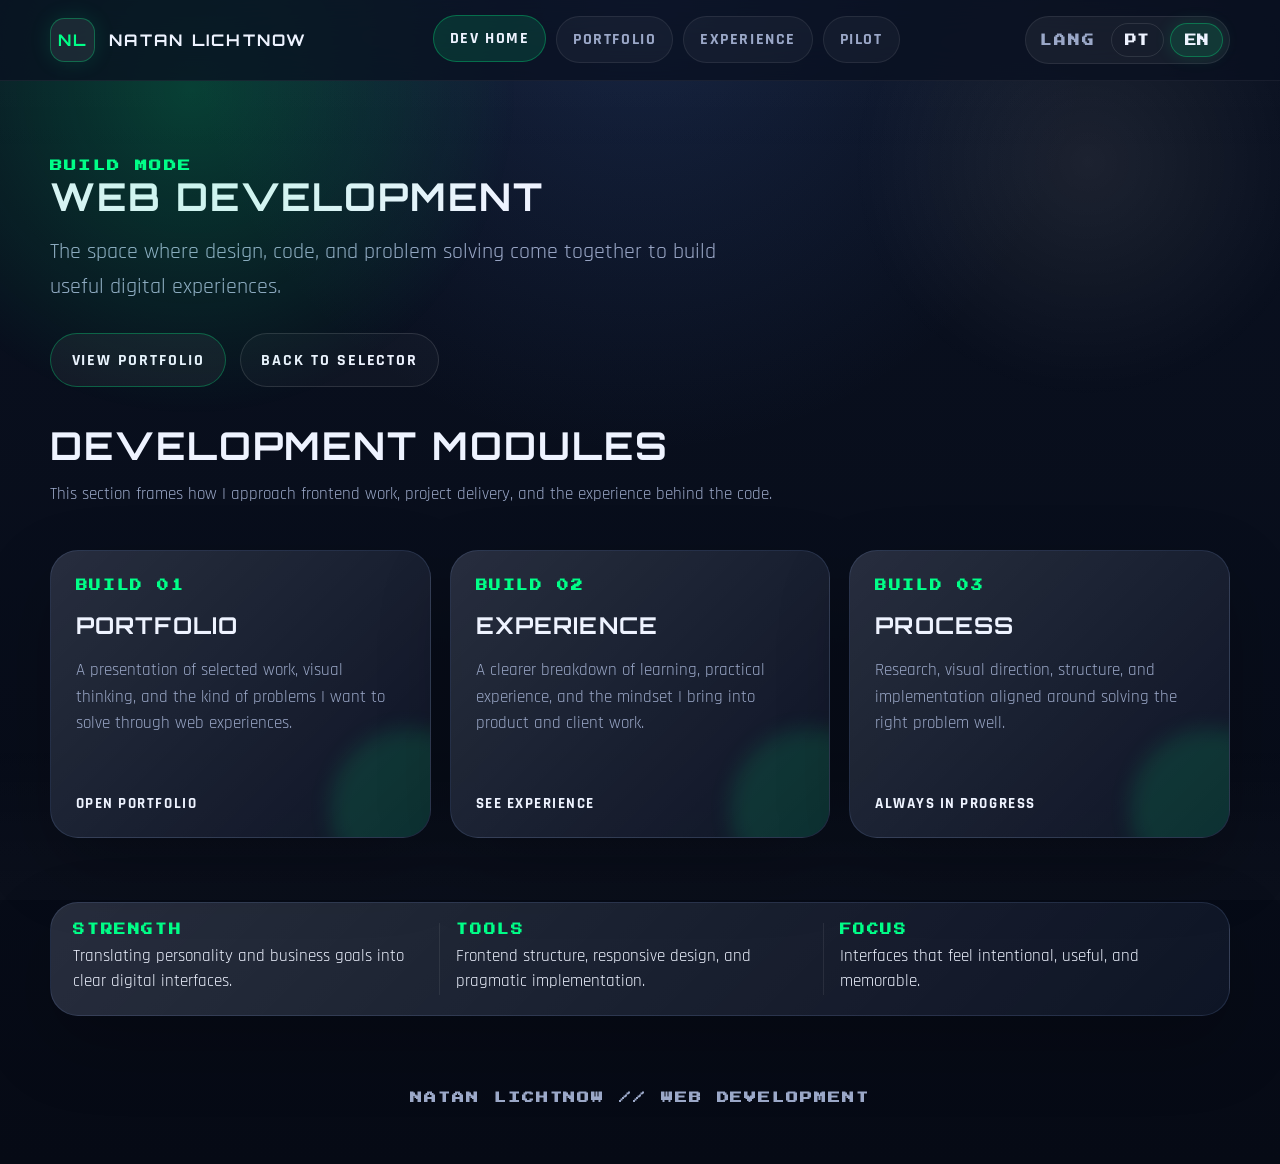
==== dev/index.html @ 4eefe73d "Initial commit" ====
<!DOCTYPE html>
<html lang="en">
<head>
  <meta charset="UTF-8" />
  <meta name="viewport" content="width=device-width, initial-scale=1.0" />
  <title>Web Development | Natan Lichtnow</title>
  <link rel="preconnect" href="https://fonts.googleapis.com" />
  <link rel="preconnect" href="https://fonts.gstatic.com" crossorigin />
  <link href="https://fonts.googleapis.com/css2?family=Press+Start+2P&family=Orbitron:wght@400;700;900&family=Rajdhani:wght@300;400;600;700&display=swap" rel="stylesheet" />
  <link rel="stylesheet" href="../css/internal.css" />
</head>
<body>
  <div class="c-page c-page--dev">
    <header class="c-topbar">
      <div class="c-shell c-topbar__inner">
        <a class="c-topbar__brand" href="../index.html">
          <span class="c-topbar__brand-mark">NL</span>
          <span data-i18n="brand">Natan Lichtnow</span>
        </a>
        <nav class="c-topbar__nav" aria-label="Section navigation">
          <a class="c-topbar__link c-topbar__link--is-active" href="index.html" data-i18n="navSectionHome">Dev Home</a>
          <a class="c-topbar__link" href="portfolio.html" data-i18n="navPortfolio">Portfolio</a>
          <a class="c-topbar__link" href="experience.html" data-i18n="navExperience">Experience</a>
          <a class="c-topbar__link" href="../paraglider/index.html" data-i18n="navPilot">Pilot</a>

        </nav>
        <div class="c-language-switcher" aria-label="Language selector">
          <span class="c-language-switcher__label" data-i18n="languageLabel">LANG</span>
          <button class="c-language-switcher__option" type="button" data-lang="pt-BR">PT</button>
          <button class="c-language-switcher__option" type="button" data-lang="en">EN</button>
        </div>
      </div>
    </header>

    <main class="c-shell">
      <section class="c-hero">
        <span class="c-hero__eyebrow" data-i18n="eyebrow">Build mode</span>
        <h1 class="c-hero__title" data-i18n="heroTitle">Web Development</h1>
        <p class="c-hero__lead" data-i18n="heroLead">The space where design, code, and problem solving come together to build useful digital experiences.</p>
        <div class="c-hero__actions">
          <a class="c-button" href="portfolio.html" data-i18n="primaryAction">View portfolio</a>
          <a class="c-button c-button--ghost" href="../index.html" data-i18n="secondaryAction">Back to selector</a>
        </div>
      </section>

      <section class="c-section">
        <div class="c-section__head">
          <div>
            <h2 class="c-section__title" data-i18n="modulesTitle">Development modules</h2>
            <p class="c-section__text" data-i18n="modulesText">This section frames how I approach frontend work, project delivery, and the experience behind the code.</p>
          </div>
        </div>

        <div class="c-card-grid">
          <a class="c-nav-card" href="portfolio.html">
            <div>
              <span class="c-nav-card__meta" data-i18n="portfolioMeta">Build 01</span>
              <h3 class="c-nav-card__title" data-i18n="portfolioTitle">Portfolio</h3>
              <p class="c-nav-card__text" data-i18n="portfolioText">A presentation of selected work, visual thinking, and the kind of problems I want to solve through web experiences.</p>
            </div>
            <span class="c-nav-card__cta" data-i18n="portfolioCta">Open portfolio</span>
          </a>

          <a class="c-nav-card" href="experience.html">
            <div>
              <span class="c-nav-card__meta" data-i18n="experienceMeta">Build 02</span>
              <h3 class="c-nav-card__title" data-i18n="experienceTitle">Experience</h3>
              <p class="c-nav-card__text" data-i18n="experienceText">A clearer breakdown of learning, practical experience, and the mindset I bring into product and client work.</p>
            </div>
            <span class="c-nav-card__cta" data-i18n="experienceCta">See experience</span>
          </a>

          <div class="c-nav-card">
            <div>
              <span class="c-nav-card__meta" data-i18n="processMeta">Build 03</span>
              <h3 class="c-nav-card__title" data-i18n="processTitle">Process</h3>
              <p class="c-nav-card__text" data-i18n="processText">Research, visual direction, structure, and implementation aligned around solving the right problem well.</p>
            </div>
            <span class="c-nav-card__cta" data-i18n="processCta">Always in progress</span>
          </div>
        </div>
      </section>

      <section class="c-section">
        <div class="c-info-strip">
          <div class="c-info-strip__item">
            <span class="c-info-strip__label" data-i18n="stripLabelOne">Strength</span>
            <span class="c-info-strip__value" data-i18n="stripValueOne">Translating personality and business goals into clear digital interfaces.</span>
          </div>
          <div class="c-info-strip__item">
            <span class="c-info-strip__label" data-i18n="stripLabelTwo">Tools</span>
            <span class="c-info-strip__value" data-i18n="stripValueTwo">Frontend structure, responsive design, and pragmatic implementation.</span>
          </div>
          <div class="c-info-strip__item">
            <span class="c-info-strip__label" data-i18n="stripLabelThree">Focus</span>
            <span class="c-info-strip__value" data-i18n="stripValueThree">Interfaces that feel intentional, useful, and memorable.</span>
          </div>
        </div>
      </section>
    </main>

    <footer class="c-page-footer c-shell">
      <p class="c-page-footer__text" data-i18n="footer">NATAN LICHTNOW // WEB DEVELOPMENT</p>
    </footer>
  </div>

  <script>
    window.NATAN_PAGE_TRANSLATIONS = {
      'pt-BR': {
        pageTitle: 'Desenvolvimento Web | Natan Lichtnow',
        brand: 'Natan Lichtnow',
        languageLabel: 'IDIOMA',
        navSectionHome: 'Inicio dev',
        navPortfolio: 'Portfolio',
        navExperience: 'Experiencia',
        navPilot: 'Piloto',
        navMusic: 'Musica',
        eyebrow: 'Modo construcao',
        heroTitle: 'Desenvolvimento Web',
        heroLead: 'O espaco em que design, codigo e resolucao de problemas se encontram para construir experiencias digitais uteis.',
        primaryAction: 'Ver portfolio',
        secondaryAction: 'Voltar ao seletor',
        modulesTitle: 'Modulos de desenvolvimento',
        modulesText: 'Esta secao organiza como eu abordo frontend, entrega de projetos e a experiencia por tras do codigo.',
        portfolioMeta: 'Build 01',
        portfolioTitle: 'Portfolio',
        portfolioText: 'Uma apresentacao de trabalhos selecionados, pensamento visual e dos tipos de problema que quero resolver na web.',
        portfolioCta: 'Abrir portfolio',
        experienceMeta: 'Build 02',
        experienceTitle: 'Experiencia',
        experienceText: 'Uma visao mais clara de aprendizado, experiencia pratica e da mentalidade que levo para produtos e clientes.',
        experienceCta: 'Ver experiencia',
        processMeta: 'Build 03',
        processTitle: 'Processo',
        processText: 'Pesquisa, direcao visual, estrutura e implementacao alinhadas para resolver bem o problema certo.',
        processCta: 'Sempre em progresso',
        stripLabelOne: 'Forca',
        stripValueOne: 'Traduzir personalidade e objetivos de negocio em interfaces digitais claras.',
        stripLabelTwo: 'Ferramentas',
        stripValueTwo: 'Estrutura frontend, design responsivo e implementacao pragmatica.',
        stripLabelThree: 'Foco',
        stripValueThree: 'Interfaces com intencao, utilidade e memoria.',
        footer: 'NATAN LICHTNOW // DESENVOLVIMENTO WEB'
      },
      en: {
        pageTitle: 'Web Development | Natan Lichtnow',
        brand: 'Natan Lichtnow',
        languageLabel: 'LANG',
        navSectionHome: 'Dev Home',
        navPortfolio: 'Portfolio',
        navExperience: 'Experience',
        navPilot: 'Pilot',
        navMusic: 'Music',
        eyebrow: 'Build mode',
        heroTitle: 'Web Development',
        heroLead: 'The space where design, code, and problem solving come together to build useful digital experiences.',
        primaryAction: 'View portfolio',
        secondaryAction: 'Back to selector',
        modulesTitle: 'Development modules',
        modulesText: 'This section frames how I approach frontend work, project delivery, and the experience behind the code.',
        portfolioMeta: 'Build 01',
        portfolioTitle: 'Portfolio',
        portfolioText: 'A presentation of selected work, visual thinking, and the kind of problems I want to solve through web experiences.',
        portfolioCta: 'Open portfolio',
        experienceMeta: 'Build 02',
        experienceTitle: 'Experience',
        experienceText: 'A clearer breakdown of learning, practical experience, and the mindset I bring into product and client work.',
        experienceCta: 'See experience',
        processMeta: 'Build 03',
        processTitle: 'Process',
        processText: 'Research, visual direction, structure, and implementation aligned around solving the right problem well.',
        processCta: 'Always in progress',
        stripLabelOne: 'Strength',
        stripValueOne: 'Translating personality and business goals into clear digital interfaces.',
        stripLabelTwo: 'Tools',
        stripValueTwo: 'Frontend structure, responsive design, and pragmatic implementation.',
        stripLabelThree: 'Focus',
        stripValueThree: 'Interfaces that feel intentional, useful, and memorable.',
        footer: 'NATAN LICHTNOW // WEB DEVELOPMENT'
      }
    };
  </script>
  <script src="../js/internal-pages.js"></script>
</body>
</html>
---- css/internal.css ----
/* ========================================================================== */
/* NATAN LICHTNOW - INTERNAL PAGES                                             */
/* Distinct atmospheres for paraglider, music, and development branches        */
/* ========================================================================== */

:root {
  --page-bg: #09101f;
  --page-surface: rgba(11, 18, 38, 0.78);
  --page-surface-strong: rgba(9, 16, 32, 0.94);
  --page-surface-soft: rgba(255, 255, 255, 0.05);
  --page-border: rgba(149, 183, 255, 0.14);
  --page-text: #eef3ff;
  --page-text-muted: #9ba8c8;
  --page-shadow: 0 28px 72px rgba(0, 0, 0, 0.22);
  --page-radius: 28px;
  --page-radius-large: 36px;
  --page-accent: #49b8ff;
  --page-accent-soft: rgba(73, 184, 255, 0.16);
  --page-accent-strong: rgba(73, 184, 255, 0.34);
  --page-accent-glow: rgba(73, 184, 255, 0.28);
  --page-hero-overlay: linear-gradient(135deg, rgba(255, 255, 255, 0.12), rgba(255, 255, 255, 0.02));
  --page-body-font: 'Rajdhani', sans-serif;
  --page-heading-font: 'Orbitron', sans-serif;
  --page-label-font: 'Press Start 2P', monospace;
  --page-pattern: radial-gradient(circle at top, rgba(70, 110, 190, 0.2), transparent 34%), linear-gradient(180deg, #0a1121 0%, #060a15 100%);
}

*,
*::before,
*::after {
  box-sizing: border-box;
}

html {
  scroll-behavior: smooth;
}

body {
  margin: 0;
  min-height: 100vh;
  color: var(--page-text);
  font-family: var(--page-body-font);
  background: var(--page-pattern);
}

a {
  color: inherit;
  text-decoration: none;
}

img {
  display: block;
  max-width: 100%;
}

iframe {
  display: block;
  width: 100%;
  border: 0;
}

button {
  font: inherit;
}

.c-page {
  position: relative;
  min-height: 100vh;
  overflow: hidden;
}

.c-page::before,
.c-page::after {
  content: '';
  position: fixed;
  inset: 0;
  pointer-events: none;
}

.c-page::before {
  background: linear-gradient(180deg, rgba(255, 255, 255, 0.03), transparent 18%, transparent 82%, rgba(255, 255, 255, 0.04));
  opacity: 0.55;
}

.c-page::after {
  background: radial-gradient(circle at 15% 10%, var(--page-accent-glow), transparent 24%), radial-gradient(circle at 85% 18%, rgba(255, 255, 255, 0.08), transparent 18%);
}

.c-page--pilot {
  --page-surface: rgba(245, 249, 246, 0.72);
  --page-surface-strong: rgba(246, 250, 247, 0.9);
  --page-surface-soft: rgba(255, 255, 255, 0.48);
  --page-border: rgba(56, 104, 84, 0.16);
  --page-text: #183227;
  --page-text-muted: #496759;
  --page-shadow: 0 28px 70px rgba(35, 62, 50, 0.14);
  --page-accent: #2f8a6d;
  --page-accent-soft: rgba(47, 138, 109, 0.14);
  --page-accent-strong: rgba(47, 138, 109, 0.3);
  --page-accent-glow: rgba(165, 216, 193, 0.42);
  --page-heading-font: 'Rajdhani', sans-serif;
  --page-label-font: 'Rajdhani', sans-serif;
  --page-pattern: radial-gradient(circle at top, rgba(133, 202, 174, 0.35), transparent 28%), radial-gradient(circle at bottom right, rgba(224, 237, 221, 0.95), transparent 28%), linear-gradient(180deg, #d5ebe1 0%, #f4f6f0 42%, #e9efe7 100%);
}

.c-page--pilot::before {
  background: linear-gradient(180deg, rgba(255, 255, 255, 0.34), transparent 24%, transparent 78%, rgba(65, 121, 97, 0.08));
}

.c-page--pilot::after {
  background: radial-gradient(circle at 12% 14%, rgba(132, 205, 181, 0.36), transparent 22%), radial-gradient(circle at 88% 20%, rgba(255, 220, 175, 0.26), transparent 18%), linear-gradient(180deg, transparent 65%, rgba(101, 156, 125, 0.12));
}

.c-page--journey {
  --page-text: #d8eedd;
  --page-text-muted: #6a9878;
  --page-surface: rgba(12, 30, 18, 0.72);
  --page-surface-strong: rgba(8, 22, 12, 0.94);
  --page-border: rgba(70, 180, 110, 0.14);
  --page-shadow: 0 24px 60px rgba(0, 0, 0, 0.6);
  --page-accent: #42c874;
  --page-accent-soft: rgba(66, 200, 116, 0.12);
  --page-accent-strong: rgba(66, 200, 116, 0.32);
  --page-accent-glow: rgba(66, 200, 116, 0.2);
  --page-hero-overlay: linear-gradient(135deg, rgba(20, 60, 30, 0.15), rgba(10, 30, 50, 0.08));
  --page-heading-font: 'Rajdhani', sans-serif;
  --page-label-font: 'Orbitron', monospace;
  --page-pattern:
    radial-gradient(ellipse at 20% 18%, rgba(12, 65, 45, 0.42), transparent 38%),
    radial-gradient(ellipse at 78% 16%, rgba(8, 45, 90, 0.46), transparent 34%),
    linear-gradient(180deg, #060f0a 0%, #09161e 50%, #060e0a 100%);
}

.c-page--journey::before {
  background: linear-gradient(180deg, rgba(255, 255, 255, 0.02), transparent 22%, transparent 78%, rgba(66, 200, 116, 0.08));
}

.c-page--journey::after {
  background:
    radial-gradient(circle at 15% 12%, rgba(66, 200, 116, 0.15), transparent 24%),
    radial-gradient(circle at 82% 14%, rgba(66, 140, 200, 0.16), transparent 24%);
}

.c-page--journey .c-topbar {
  background: rgba(4, 12, 7, 0.92);
  border-bottom: 1px solid rgba(66, 200, 116, 0.1);
}

.c-page--journey .c-topbar__brand {
  color: #c8e8d0;
}

.c-page--journey .c-topbar__brand-mark {
  background: rgba(66, 200, 116, 0.1);
  border-color: rgba(66, 200, 116, 0.3);
  color: #42c874;
}

.c-page--journey .c-topbar__link {
  color: #6a9878;
}

.c-page--journey .c-topbar__link:hover,
.c-page--journey .c-topbar__link:focus-visible,
.c-page--journey .c-topbar__link--is-active {
  color: #c8e8d0;
  border-color: rgba(66, 200, 116, 0.3);
  background: rgba(66, 200, 116, 0.08);
}

.c-page--journey .c-language-switcher {
  border-color: rgba(66, 200, 116, 0.14);
  background: rgba(66, 200, 116, 0.05);
}

.c-page--journey .c-language-switcher__label {
  color: #4a7858;
}

.c-page--journey .c-language-switcher__option {
  color: #c8e8d0;
  border-color: rgba(66, 200, 116, 0.14);
}

.c-page--journey .c-language-switcher__option--is-active {
  background: rgba(66, 200, 116, 0.12);
  border-color: rgba(66, 200, 116, 0.32);
}

.c-page--journey .c-button,
.c-page--journey .c-link-pill {
  background: rgba(66, 200, 116, 0.1);
  border-color: rgba(66, 200, 116, 0.32);
  color: #a0d8b0;
}

.c-page--journey .c-button--ghost,
.c-page--journey .c-link-pill--ghost {
  background: transparent;
  border-color: rgba(66, 200, 116, 0.16);
  color: #9bbfa6;
}

.c-page--journey .c-section {
  position: relative;
}

.c-page--journey .c-mountain-divider {
  width: 100%;
  margin: 0.5rem 0 1.5rem;
  line-height: 0;
  opacity: 0.18;
}

.c-page--journey .c-mountain-divider svg {
  display: block;
  width: 100%;
}

.c-page--music {
  --page-surface: rgba(24, 18, 48, 0.72);
  --page-surface-strong: rgba(20, 15, 44, 0.92);
  --page-surface-soft: rgba(255, 255, 255, 0.04);
  --page-border: rgba(255, 162, 95, 0.16);
  --page-text: #fff3eb;
  --page-text-muted: #ccb6ca;
  --page-shadow: 0 28px 72px rgba(11, 4, 20, 0.34);
  --page-accent: #ff9b58;
  --page-accent-soft: rgba(255, 155, 88, 0.14);
  --page-accent-strong: rgba(255, 155, 88, 0.32);
  --page-accent-glow: rgba(255, 76, 145, 0.3);
  --page-heading-font: 'Orbitron', sans-serif;
  --page-label-font: 'Rajdhani', sans-serif;
  --page-pattern: radial-gradient(circle at 12% 18%, rgba(255, 89, 160, 0.22), transparent 24%), radial-gradient(circle at 82% 16%, rgba(255, 168, 92, 0.25), transparent 20%), radial-gradient(circle at 50% 100%, rgba(113, 58, 255, 0.24), transparent 34%), linear-gradient(135deg, #140f28 0%, #1c1637 42%, #101220 100%);
}

.c-page--music::before {
  background: radial-gradient(circle at 20% 14%, rgba(255, 255, 255, 0.06), transparent 14%), radial-gradient(circle at 74% 18%, rgba(255, 255, 255, 0.05), transparent 14%), linear-gradient(180deg, rgba(255, 255, 255, 0.04), transparent 24%, transparent 76%, rgba(255, 255, 255, 0.03));
}

.c-page--music::after {
  inset: auto;
  width: 30rem;
  height: 30rem;
  top: 6rem;
  right: -10rem;
  border-radius: 41% 59% 62% 38% / 37% 45% 55% 63%;
  background: linear-gradient(145deg, rgba(255, 120, 77, 0.18), rgba(120, 61, 255, 0.1));
  filter: blur(12px);
}

.c-page--dev {
  --page-accent: #00ff88;
  --page-accent-soft: rgba(0, 255, 136, 0.12);
  --page-accent-strong: rgba(0, 255, 136, 0.3);
  --page-accent-glow: rgba(0, 255, 136, 0.2);
}

.c-shell {
  width: min(1180px, calc(100% - 2rem));
  margin: 0 auto;
}

.c-topbar {
  position: sticky;
  top: 0;
  z-index: 30;
  backdrop-filter: blur(18px);
  -webkit-backdrop-filter: blur(18px);
  background: color-mix(in srgb, var(--page-surface-strong) 78%, transparent);
  border-bottom: 1px solid rgba(255, 255, 255, 0.06);
  transition: padding 0.3s ease, background 0.3s ease, backdrop-filter 0.3s ease, box-shadow 0.3s ease;
}

.c-topbar.is-scrolled {
  backdrop-filter: blur(28px);
  -webkit-backdrop-filter: blur(28px);
  background: color-mix(in srgb, var(--page-surface-strong) 92%, transparent);
  box-shadow: 0 4px 32px rgba(0, 0, 0, 0.35);
}

.c-page--pilot .c-topbar {
  background: rgba(246, 250, 247, 0.76);
}

.c-topbar__inner {
  display: flex;
  align-items: center;
  justify-content: space-between;
  gap: 1rem;
  padding: 1rem 0;
  transition: padding 0.3s ease;
}

.c-topbar.is-scrolled .c-topbar__inner {
  padding: 0.45rem 0;
}

.c-topbar__brand {
  display: inline-flex;
  align-items: center;
  gap: 0.9rem;
  font-family: var(--page-heading-font);
  font-size: 1rem;
  font-weight: 700;
  letter-spacing: 0.14em;
  text-transform: uppercase;
}

.c-topbar__brand-mark {
  display: inline-grid;
  place-items: center;
  width: 2.8rem;
  height: 2.8rem;
  border-radius: 0.9rem;
  border: 1px solid var(--page-accent-strong);
  background: rgba(255, 255, 255, 0.08);
  color: var(--page-accent);
  box-shadow: 0 0 22px var(--page-accent-soft);
  transition: width 0.3s ease, height 0.3s ease, font-size 0.3s ease;
}

.c-topbar.is-scrolled .c-topbar__brand-mark {
  width: 2.1rem;
  height: 2.1rem;
  font-size: 0.75rem;
}

.c-page--pilot .c-topbar__brand-mark {
  border-radius: 999px;
  background: rgba(255, 255, 255, 0.7);
}

.c-topbar__nav {
  display: flex;
  align-items: center;
  gap: 0.6rem;
  flex-wrap: wrap;
  justify-content: center;
}

.c-topbar__link {
  padding: 0.75rem 1rem;
  border: 1px solid rgba(255, 255, 255, 0.08);
  border-radius: 999px;
  background: rgba(255, 255, 255, 0.04);
  color: var(--page-text-muted);
  text-transform: uppercase;
  letter-spacing: 0.1em;
  font-weight: 700;
  transition: border-color 0.2s ease, color 0.2s ease, transform 0.2s ease, background 0.2s ease;
}

.c-page--music .c-topbar__link {
  border-radius: 1rem;
}

.c-topbar__link:hover,
.c-topbar__link:focus-visible,
.c-topbar__link--is-active {
  color: var(--page-text);
  border-color: var(--page-accent-strong);
  background: var(--page-accent-soft);
  transform: translateY(-1px);
}

.c-language-switcher {
  display: inline-flex;
  align-items: center;
  gap: 0.4rem;
  padding: 0.35rem;
  border-radius: 999px;
  border: 1px solid rgba(255, 255, 255, 0.08);
  background: rgba(255, 255, 255, 0.05);
}

.c-page--music .c-language-switcher {
  border-radius: 1rem;
}

.c-language-switcher__label {
  padding-inline: 0.55rem;
  color: var(--page-text-muted);
  font-family: var(--page-label-font);
  font-size: 0.72rem;
  font-weight: 700;
  letter-spacing: 0.16em;
  text-transform: uppercase;
}

.c-language-switcher__option {
  min-width: 3.25rem;
  padding: 0.65rem 0.85rem;
  border: 1px solid rgba(255, 255, 255, 0.1);
  border-radius: 999px;
  background: transparent;
  color: var(--page-text);
  font-family: var(--page-label-font);
  font-size: 0.72rem;
  font-weight: 700;
  cursor: pointer;
}

.c-page--music .c-language-switcher__option {
  border-radius: 0.95rem;
}

.c-language-switcher__option--is-active {
  background: var(--page-accent-soft);
  border-color: var(--page-accent-strong);
  box-shadow: 0 0 18px var(--page-accent-soft);
}

.c-hero {
  position: relative;
  padding: 4.75rem 0 2.5rem;
}

.c-hero--split {
  display: grid;
  grid-template-columns: minmax(0, 1.1fr) minmax(18rem, 0.9fr);
  gap: 1.6rem;
  align-items: stretch;
}

.c-hero__panel,
.c-hero__media,
.c-card,
.c-nav-card,
.c-story-card,
.c-detail-panel,
.c-info-strip,
.c-project-card,
.c-media-frame,
.c-quote-card,
.c-highlight-card,
.c-timeline,
.c-embed-card,
.c-callout,
.c-link-cluster,
.c-mini-card,
.c-schedule-card,
.c-stat-card {
  background: var(--page-hero-overlay), var(--page-surface);
  border: 1px solid var(--page-border);
  border-radius: var(--page-radius);
  box-shadow: var(--page-shadow);
}

.c-hero__panel {
  padding: 2rem;
}

.c-hero__media {
  position: relative;
  min-height: 24rem;
  overflow: hidden;
  isolation: isolate;
}

.c-hero__media::before {
  content: '';
  position: absolute;
  inset: 0;
  background: linear-gradient(180deg, rgba(255, 255, 255, 0.06), rgba(0, 0, 0, 0.18));
  z-index: 1;
}

.c-page--pilot .c-hero__media::before {
  background: linear-gradient(180deg, rgba(255, 255, 255, 0.18), rgba(27, 58, 43, 0.08));
}

.c-page--music .c-hero__media::before {
  background: linear-gradient(135deg, rgba(255, 110, 82, 0.12), rgba(66, 30, 149, 0.24));
}

.c-hero__image {
  position: absolute;
  inset: 0;
  width: 100%;
  height: 100%;
  object-fit: cover;
}

.c-hero__media-copy {
  position: absolute;
  inset: auto 1.5rem 1.5rem 1.5rem;
  z-index: 2;
  display: grid;
  gap: 0.7rem;
}

.c-hero__eyebrow,
.c-card__eyebrow,
.c-kicker,
.c-embed-card__eyebrow,
.c-project-card__eyebrow,
.c-timeline__eyebrow,
.c-schedule-card__eyebrow,
.c-highlight-card__eyebrow,
.c-media-frame__eyebrow {
  display: inline-block;
  color: var(--page-accent);
  font-family: var(--page-label-font);
  font-size: 0.76rem;
  font-weight: 700;
  letter-spacing: 0.18em;
  text-transform: uppercase;
}

.c-hero__title,
.c-card__title,
.c-section__title,
.c-project-card__title,
.c-detail-panel__title,
.c-embed-card__title,
.c-highlight-card__title,
.c-quote-card__title,
.c-media-frame__title,
.c-timeline__title {
  margin: 0;
  font-family: var(--page-heading-font);
  font-size: clamp(1.45rem, 3vw, 2.6rem);
  line-height: 0.98;
  letter-spacing: 0.05em;
  text-transform: uppercase;
}

.c-page--pilot .c-hero__title,
.c-page--pilot .c-card__title,
.c-page--pilot .c-section__title,
.c-page--pilot .c-project-card__title,
.c-page--pilot .c-detail-panel__title,
.c-page--pilot .c-embed-card__title,
.c-page--pilot .c-highlight-card__title,
.c-page--pilot .c-quote-card__title,
.c-page--pilot .c-media-frame__title,
.c-page--pilot .c-timeline__title {
  letter-spacing: 0.02em;
}

.c-hero__lead,
.c-card__text,
.c-section__text,
.c-project-card__text,
.c-detail-panel__text,
.c-list__text,
.c-nav-card__text,
.c-story-card__text,
.c-highlight-card__text,
.c-embed-card__text,
.c-media-frame__text,
.c-quote-card__text,
.c-callout__text,
.c-mini-card__text,
.c-stat-card__text {
  color: var(--page-text-muted);
  font-size: 1.05rem;
  line-height: 1.6;
}

.c-hero__lead {
  width: min(45rem, 100%);
  margin: 1.15rem 0 0;
  font-size: clamp(1.12rem, 2vw, 1.38rem);
}

.c-hero__actions,
.c-link-cluster {
  display: flex;
  gap: 0.9rem;
  flex-wrap: wrap;
  margin-top: 1.8rem;
}

.c-button,
.c-link-pill {
  display: inline-flex;
  align-items: center;
  justify-content: center;
  min-width: 11rem;
  padding: 0.95rem 1.25rem;
  border: 1px solid var(--page-accent-strong);
  border-radius: 999px;
  background: rgba(255, 255, 255, 0.05);
  color: var(--page-text);
  text-transform: uppercase;
  letter-spacing: 0.12em;
  font-weight: 700;
  transition: transform 0.2s ease, box-shadow 0.2s ease, background 0.2s ease, border-color 0.2s ease;
}

.c-page--music .c-button,
.c-page--music .c-link-pill {
  border-radius: 1rem;
}

.c-button:hover,
.c-button:focus-visible,
.c-link-pill:hover,
.c-link-pill:focus-visible {
  transform: translateY(-2px);
  box-shadow: 0 14px 28px rgba(0, 0, 0, 0.16);
  background: var(--page-accent-soft);
}

.c-button--ghost,
.c-link-pill--ghost {
  border-color: rgba(255, 255, 255, 0.12);
  background: rgba(255, 255, 255, 0.03);
}

.c-section {
  padding: 0 0 4rem;
}

.c-section__head {
  display: flex;
  justify-content: space-between;
  gap: 1rem;
  align-items: end;
  margin-bottom: 1.6rem;
}

.c-card-grid,
.c-project-grid,
.c-stat-grid,
.c-feature-grid,
.c-gallery,
.c-schedule-grid,
.c-mini-grid {
  display: grid;
  grid-template-columns: repeat(12, minmax(0, 1fr));
  gap: 1.2rem;
}

.c-card,
.c-nav-card,
.c-story-card,
.c-project-card,
.c-highlight-card,
.c-mini-card,
.c-schedule-card,
.c-stat-card,
.c-callout,
.c-quote-card,
.c-media-frame,
.c-embed-card {
  padding: 1.55rem;
}

.c-nav-card,
.c-story-card,
.c-project-card,
.c-highlight-card,
.c-mini-card,
.c-schedule-card {
  position: relative;
  overflow: hidden;
}

.c-nav-card::before,
.c-story-card::before,
.c-project-card::before,
.c-highlight-card::before,
.c-schedule-card::before {
  content: '';
  position: absolute;
  inset: auto -16% -18% auto;
  width: 10rem;
  height: 10rem;
  border-radius: 50%;
  background: var(--page-accent-soft);
  filter: blur(10px);
}

.c-nav-card {
  grid-column: span 4;
  min-height: 18rem;
  display: flex;
  flex-direction: column;
  justify-content: space-between;
}

.c-story-card,
.c-project-card {
  grid-column: span 6;
}

.c-highlight-card {
  grid-column: span 3;
}

.c-mini-card,
.c-schedule-card,
.c-stat-card {
  grid-column: span 4;
}

.c-project-card--wide,
.c-media-frame,
.c-embed-card {
  grid-column: span 12;
}

.c-nav-card__meta,
.c-story-card__meta,
.c-project-card__meta {
  color: var(--page-accent);
  font-family: var(--page-label-font);
  font-size: 0.72rem;
  font-weight: 700;
  letter-spacing: 0.14em;
  text-transform: uppercase;
}

.c-nav-card__title,
.c-story-card__title,
.c-project-card__title {
  margin: 0.85rem 0 0.7rem;
  font-family: var(--page-heading-font);
  font-size: 1.45rem;
  text-transform: uppercase;
  letter-spacing: 0.05em;
}

.c-nav-card__cta,
.c-project-card__cta {
  display: inline-flex;
  align-items: center;
  gap: 0.5rem;
  margin-top: 1.25rem;
  color: var(--page-text);
  font-size: 0.95rem;
  font-weight: 700;
  letter-spacing: 0.1em;
  text-transform: uppercase;
}

.c-project-card__links {
  display: flex;
  gap: 0.75rem;
  flex-wrap: wrap;
  margin-top: 1.25rem;
}

.c-info-strip {
  padding: 1.25rem 1.4rem;
  display: grid;
  grid-template-columns: repeat(3, minmax(0, 1fr));
  gap: 1rem;
}

.c-info-strip__item {
  padding-right: 1rem;
  border-right: 1px solid rgba(255, 255, 255, 0.08);
}

.c-info-strip__item:last-child {
  padding-right: 0;
  border-right: 0;
}

.c-info-strip__label,
.c-stat-card__label {
  display: block;
  margin-bottom: 0.55rem;
  color: var(--page-accent);
  font-family: var(--page-label-font);
  font-size: 0.72rem;
  font-weight: 700;
  letter-spacing: 0.14em;
  text-transform: uppercase;
}

.c-info-strip__value,
.c-stat-card__value {
  color: var(--page-text);
  font-size: 1.05rem;
  line-height: 1.5;
}

.c-detail-layout {
  display: grid;
  grid-template-columns: minmax(0, 1.35fr) minmax(18rem, 0.8fr);
  gap: 1.2rem;
}

.c-detail-panel {
  padding: 1.7rem;
}

.c-list {
  display: grid;
  gap: 1rem;
  margin: 1.3rem 0 0;
  padding: 0;
  list-style: none;
}

.c-list__item {
  padding: 1rem 1rem 1rem 1.15rem;
  border-left: 2px solid var(--page-accent-strong);
  border-radius: 1rem;
  background: rgba(255, 255, 255, 0.03);
}

.c-page--pilot .c-list__item {
  background: rgba(255, 255, 255, 0.4);
}

.c-list__title {
  margin: 0 0 0.35rem;
  font-family: var(--page-heading-font);
  font-size: 1rem;
  text-transform: uppercase;
  letter-spacing: 0.06em;
}

.c-quote-card {
  display: grid;
  gap: 1rem;
}

.c-quote-card__text {
  margin: 0;
  font-size: clamp(1.35rem, 2vw, 1.75rem);
  line-height: 1.35;
  color: var(--page-text);
}

.c-quote-card__meta {
  color: var(--page-text-muted);
  letter-spacing: 0.08em;
  text-transform: uppercase;
  font-size: 0.9rem;
}

.c-media-frame {
  display: grid;
  grid-template-columns: minmax(0, 1fr) minmax(18rem, 0.75fr);
  gap: 1.2rem;
  align-items: stretch;
}

.c-media-frame__visual {
  position: relative;
  overflow: hidden;
  border-radius: calc(var(--page-radius) - 8px);
  min-height: 20rem;
}

.c-media-frame__visual img {
  width: 100%;
  height: 100%;
  object-fit: cover;
}

.c-media-frame__copy {
  display: grid;
  align-content: center;
  gap: 0.9rem;
}

.c-timeline {
  padding: 1.7rem;
}

.c-timeline__list {
  position: relative;
  display: grid;
  gap: 1.15rem;
  margin: 1.2rem 0 0;
}

.c-timeline__list::before {
  content: '';
  position: absolute;
  left: 0.8rem;
  top: 0.35rem;
  bottom: 0.35rem;
  width: 1px;
  background: var(--page-accent-strong);
}

.c-timeline__item {
  position: relative;
  padding-left: 2.5rem;
}

.c-timeline__item::before {
  content: '';
  position: absolute;
  left: 0.35rem;
  top: 0.42rem;
  width: 0.9rem;
  height: 0.9rem;
  border-radius: 50%;
  background: var(--page-accent);
  box-shadow: 0 0 0 8px var(--page-accent-soft);
}

.c-timeline__label {
  display: inline-block;
  margin-bottom: 0.35rem;
  color: var(--page-accent);
  font-size: 0.9rem;
  font-weight: 700;
  letter-spacing: 0.08em;
  text-transform: uppercase;
}

.c-timeline__item-title {
  margin: 0;
  font-family: var(--page-heading-font);
  font-size: 1.15rem;
  text-transform: uppercase;
}

.c-timeline__item-text {
  margin: 0.4rem 0 0;
  color: var(--page-text-muted);
  font-size: 1rem;
  line-height: 1.6;
}

.c-embed-card {
  display: grid;
  grid-template-columns: minmax(0, 1.1fr) minmax(18rem, 0.75fr);
  gap: 1.2rem;
  align-items: center;
}

.c-embed-card__frame {
  overflow: hidden;
  min-height: 23rem;
  border-radius: calc(var(--page-radius) - 8px);
  background: rgba(0, 0, 0, 0.18);
}

.c-embed-card__frame iframe {
  min-height: 23rem;
}

.c-callout {
  display: flex;
  align-items: center;
  justify-content: space-between;
  gap: 1rem;
}

.c-callout__copy {
  display: grid;
  gap: 0.4rem;
}

.c-page-footer {
  padding: 0 0 3rem;
}

.c-page-footer__text {
  color: var(--page-text-muted);
  text-align: center;
  font-family: var(--page-label-font);
  font-size: 0.75rem;
  font-weight: 700;
  letter-spacing: 0.16em;
  text-transform: uppercase;
}

@media (max-width: 1080px) {
  .c-hero--split,
  .c-detail-layout,
  .c-media-frame,
  .c-embed-card {
    grid-template-columns: 1fr;
  }

  .c-highlight-card {
    grid-column: span 6;
  }
}

@media (max-width: 980px) {
  .c-topbar__inner,
  .c-section__head {
    display: grid;
    justify-items: center;
    text-align: center;
  }

  .c-nav-card,
  .c-story-card,
  .c-project-card,
  .c-highlight-card,
  .c-mini-card,
  .c-schedule-card,
  .c-stat-card {
    grid-column: span 12;
  }

  .c-info-strip {
    grid-template-columns: 1fr;
  }

  .c-info-strip__item {
    padding-right: 0;
    padding-bottom: 1rem;
    border-right: 0;
    border-bottom: 1px solid rgba(255, 255, 255, 0.08);
  }

  .c-info-strip__item:last-child {
    padding-bottom: 0;
    border-bottom: 0;
  }

  .c-callout {
    align-items: stretch;
    flex-direction: column;
  }
}

@media (max-width: 720px) {
  .c-shell {
    width: min(100% - 1rem, 100%);
  }

  .c-topbar__link,
  .c-button,
  .c-link-pill {
    width: 100%;
  }

  .c-language-switcher {
    width: 100%;
    justify-content: center;
  }

  .c-hero {
    padding-top: 3.2rem;
  }

  .c-hero__panel,
  .c-card,
  .c-nav-card,
  .c-story-card,
  .c-project-card,
  .c-highlight-card,
  .c-mini-card,
  .c-schedule-card,
  .c-stat-card,
  .c-detail-panel,
  .c-media-frame,
  .c-embed-card,
  .c-callout,
  .c-quote-card,
  .c-info-strip {
    padding: 1.2rem;
  }

  .c-hero__media,
  .c-media-frame__visual,
  .c-embed-card__frame,
  .c-embed-card__frame iframe {
    min-height: 18rem;
  }
}
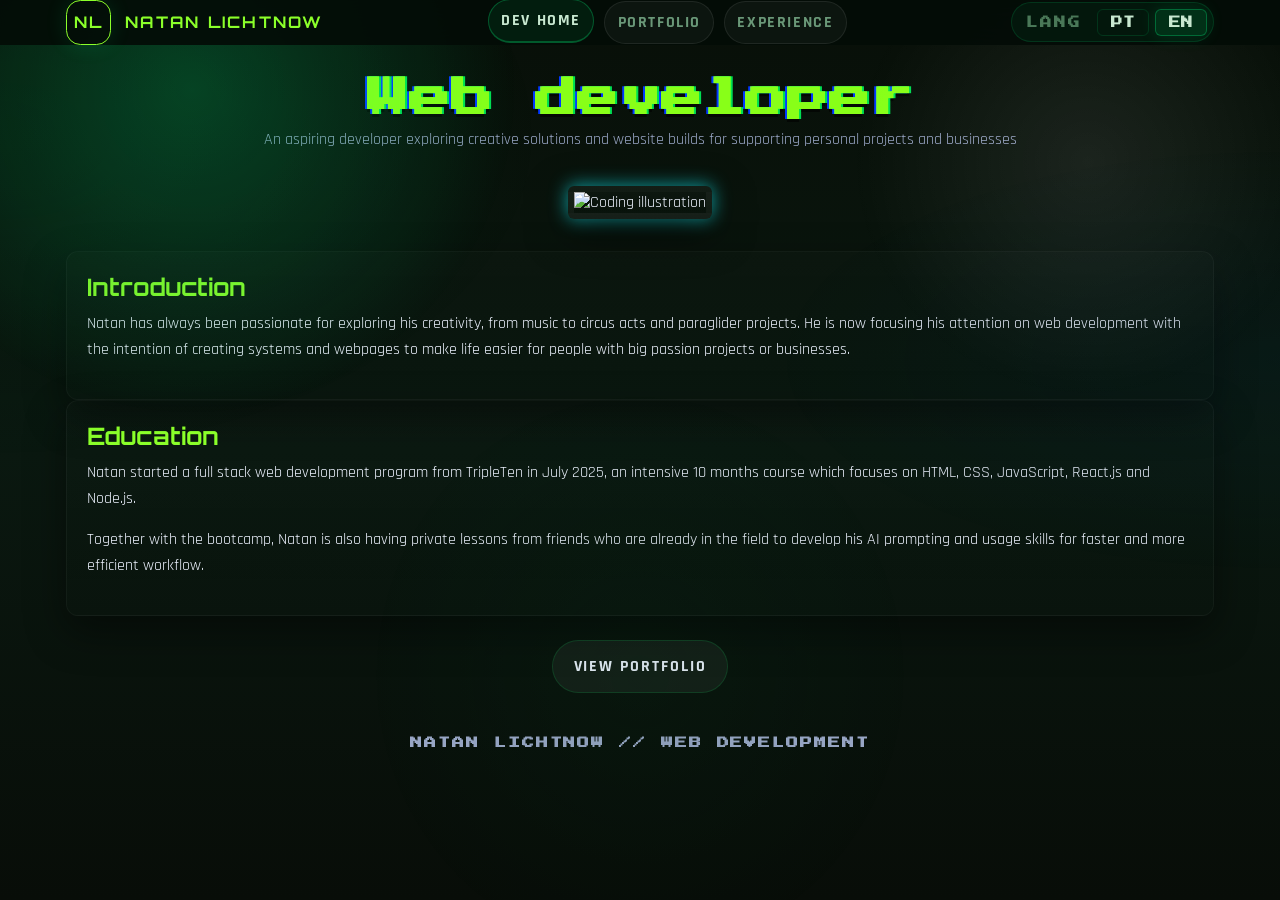
==== commit 88b1738e: "finalV!" ====
--- a/dev/index.html
+++ b/dev/index.html
@@ -8,21 +8,27 @@
   <link rel="preconnect" href="https://fonts.gstatic.com" crossorigin />
   <link href="https://fonts.googleapis.com/css2?family=Press+Start+2P&family=Orbitron:wght@400;700;900&family=Rajdhani:wght@300;400;600;700&display=swap" rel="stylesheet" />
   <link rel="stylesheet" href="../css/internal.css" />
+  <link rel="stylesheet" href="../css/blocks/dev.css" />
+  <link rel="stylesheet" href="../css/navbar.css" />
+  <link rel="stylesheet" href="../css/blocks/topbar.css" />
 </head>
 <body>
-  <div class="c-page c-page--dev">
+  <div class="mh-page c-page c-page--dev">
     <header class="c-topbar">
       <div class="c-shell c-topbar__inner">
+          <button class="c-topbar__menu-toggle" type="button" aria-label="Open navigation" aria-expanded="false" aria-controls="primary-nav" data-i18n="menuToggleAriaLabel" data-i18n-attr="aria-label">
+          <span class="c-topbar__menu-toggle-line" aria-hidden="true"></span>
+          <span class="c-topbar__menu-toggle-line" aria-hidden="true"></span>
+          <span class="c-topbar__menu-toggle-line" aria-hidden="true"></span>
+        </button>
         <a class="c-topbar__brand" href="../index.html">
           <span class="c-topbar__brand-mark">NL</span>
           <span data-i18n="brand">Natan Lichtnow</span>
         </a>
-        <nav class="c-topbar__nav" aria-label="Section navigation">
+        <nav id="primary-nav" class="c-topbar__nav" aria-label="Section navigation">
           <a class="c-topbar__link c-topbar__link--is-active" href="index.html" data-i18n="navSectionHome">Dev Home</a>
           <a class="c-topbar__link" href="portfolio.html" data-i18n="navPortfolio">Portfolio</a>
           <a class="c-topbar__link" href="experience.html" data-i18n="navExperience">Experience</a>
-          <a class="c-topbar__link" href="../paraglider/index.html" data-i18n="navPilot">Pilot</a>
-
         </nav>
         <div class="c-language-switcher" aria-label="Language selector">
           <span class="c-language-switcher__label" data-i18n="languageLabel">LANG</span>
@@ -31,72 +37,37 @@
         </div>
       </div>
     </header>
+      </header>
+      <div class="c-topbar__menu-overlay" aria-hidden="true"></div>
 
-    <main class="c-shell">
-      <section class="c-hero">
-        <span class="c-hero__eyebrow" data-i18n="eyebrow">Build mode</span>
-        <h1 class="c-hero__title" data-i18n="heroTitle">Web Development</h1>
-        <p class="c-hero__lead" data-i18n="heroLead">The space where design, code, and problem solving come together to build useful digital experiences.</p>
-        <div class="c-hero__actions">
-          <a class="c-button" href="portfolio.html" data-i18n="primaryAction">View portfolio</a>
-          <a class="c-button c-button--ghost" href="../index.html" data-i18n="secondaryAction">Back to selector</a>
+    <main class="c-shell c-dev" role="main">
+      <section class="c-dev__hero c-dev__hero--center" aria-labelledby="dev-hero-title">
+        <div class="c-dev__hero-inner">
+          <h1 id="dev-hero-title" class="c-dev__title" data-i18n="dev.title">Web developer</h1>
+          <p class="c-dev__subtitle" data-i18n="dev.subtitle">An aspiring developer exploring creative solutions and website builds for supporting personal projects and businesses</p>
         </div>
+        <figure class="c-dev__hero-figure">
+          <img class="c-dev__hero-image" src="../img/web-dev/coding.png" alt="Coding illustration" />
+        </figure>
       </section>
 
-      <section class="c-section">
-        <div class="c-section__head">
-          <div>
-            <h2 class="c-section__title" data-i18n="modulesTitle">Development modules</h2>
-            <p class="c-section__text" data-i18n="modulesText">This section frames how I approach frontend work, project delivery, and the experience behind the code.</p>
-          </div>
-        </div>
-
-        <div class="c-card-grid">
-          <a class="c-nav-card" href="portfolio.html">
-            <div>
-              <span class="c-nav-card__meta" data-i18n="portfolioMeta">Build 01</span>
-              <h3 class="c-nav-card__title" data-i18n="portfolioTitle">Portfolio</h3>
-              <p class="c-nav-card__text" data-i18n="portfolioText">A presentation of selected work, visual thinking, and the kind of problems I want to solve through web experiences.</p>
-            </div>
-            <span class="c-nav-card__cta" data-i18n="portfolioCta">Open portfolio</span>
-          </a>
-
-          <a class="c-nav-card" href="experience.html">
-            <div>
-              <span class="c-nav-card__meta" data-i18n="experienceMeta">Build 02</span>
-              <h3 class="c-nav-card__title" data-i18n="experienceTitle">Experience</h3>
-              <p class="c-nav-card__text" data-i18n="experienceText">A clearer breakdown of learning, practical experience, and the mindset I bring into product and client work.</p>
-            </div>
-            <span class="c-nav-card__cta" data-i18n="experienceCta">See experience</span>
-          </a>
-
-          <div class="c-nav-card">
-            <div>
-              <span class="c-nav-card__meta" data-i18n="processMeta">Build 03</span>
-              <h3 class="c-nav-card__title" data-i18n="processTitle">Process</h3>
-              <p class="c-nav-card__text" data-i18n="processText">Research, visual direction, structure, and implementation aligned around solving the right problem well.</p>
-            </div>
-            <span class="c-nav-card__cta" data-i18n="processCta">Always in progress</span>
-          </div>
-        </div>
+      <section class="c-dev__intro" aria-labelledby="dev-intro-label">
+        <h2 id="dev-intro-label" class="c-dev__section-title" data-i18n="dev.intro.title">Introduction</h2>
+        <p class="c-dev__text" data-i18n="dev.intro.p1">Natan has always been passionate for exploring his creativity, from music to circus acts and paraglider projects. He is now focusing his attention on web development with the intention of creating systems and webpages to make life easier for people with big passion projects or businesses.</p>
+      
       </section>
 
-      <section class="c-section">
-        <div class="c-info-strip">
-          <div class="c-info-strip__item">
-            <span class="c-info-strip__label" data-i18n="stripLabelOne">Strength</span>
-            <span class="c-info-strip__value" data-i18n="stripValueOne">Translating personality and business goals into clear digital interfaces.</span>
+      <section class="c-dev__education" aria-labelledby="dev-education-label">
+        <h2 id="dev-education-label" class="c-dev__section-title" data-i18n="dev.education.title">Education</h2>
+        <p class="c-dev__text" data-i18n="dev.education.p1">Natan started a full stack web development program from TripleTen in July 2025, an intensive 10 months course which focuses on HTML, CSS, JavaScript, React.js and Node.js.</p>
+        <p class="c-dev__text" data-i18n="dev.education.p2">Together with the bootcamp, Natan is also having private lessons from friends who are already in the field to develop his AI prompting and usage skills for faster and more efficient workflow.</p>
+      </section>
+        <section class="c-dev__cta c-section" aria-labelledby="dev-cta-label">
+          <div class="c-dev__cta-inner u-flex-center">
+            <a class="c-button" href="portfolio.html" data-i18n="dev.ctaPortfolio">View portfolio</a>
           </div>
-          <div class="c-info-strip__item">
-            <span class="c-info-strip__label" data-i18n="stripLabelTwo">Tools</span>
-            <span class="c-info-strip__value" data-i18n="stripValueTwo">Frontend structure, responsive design, and pragmatic implementation.</span>
-          </div>
-          <div class="c-info-strip__item">
-            <span class="c-info-strip__label" data-i18n="stripLabelThree">Focus</span>
-            <span class="c-info-strip__value" data-i18n="stripValueThree">Interfaces that feel intentional, useful, and memorable.</span>
-          </div>
-        </div>
-      </section>
+        </section>
+       
     </main>
 
     <footer class="c-page-footer c-shell">
@@ -107,75 +78,41 @@
   <script>
     window.NATAN_PAGE_TRANSLATIONS = {
       'pt-BR': {
-        pageTitle: 'Desenvolvimento Web | Natan Lichtnow',
+        pageTitle: 'Desenvolvedor Web | Natan Lichtnow',
         brand: 'Natan Lichtnow',
         languageLabel: 'IDIOMA',
-        navSectionHome: 'Inicio dev',
-        navPortfolio: 'Portfolio',
-        navExperience: 'Experiencia',
-        navPilot: 'Piloto',
-        navMusic: 'Musica',
-        eyebrow: 'Modo construcao',
-        heroTitle: 'Desenvolvimento Web',
-        heroLead: 'O espaco em que design, codigo e resolucao de problemas se encontram para construir experiencias digitais uteis.',
-        primaryAction: 'Ver portfolio',
-        secondaryAction: 'Voltar ao seletor',
-        modulesTitle: 'Modulos de desenvolvimento',
-        modulesText: 'Esta secao organiza como eu abordo frontend, entrega de projetos e a experiencia por tras do codigo.',
-        portfolioMeta: 'Build 01',
-        portfolioTitle: 'Portfolio',
-        portfolioText: 'Uma apresentacao de trabalhos selecionados, pensamento visual e dos tipos de problema que quero resolver na web.',
-        portfolioCta: 'Abrir portfolio',
-        experienceMeta: 'Build 02',
-        experienceTitle: 'Experiencia',
-        experienceText: 'Uma visao mais clara de aprendizado, experiencia pratica e da mentalidade que levo para produtos e clientes.',
-        experienceCta: 'Ver experiencia',
-        processMeta: 'Build 03',
-        processTitle: 'Processo',
-        processText: 'Pesquisa, direcao visual, estrutura e implementacao alinhadas para resolver bem o problema certo.',
-        processCta: 'Sempre em progresso',
-        stripLabelOne: 'Forca',
-        stripValueOne: 'Traduzir personalidade e objetivos de negocio em interfaces digitais claras.',
-        stripLabelTwo: 'Ferramentas',
-        stripValueTwo: 'Estrutura frontend, design responsivo e implementacao pragmatica.',
-        stripLabelThree: 'Foco',
-        stripValueThree: 'Interfaces com intencao, utilidade e memoria.',
-        footer: 'NATAN LICHTNOW // DESENVOLVIMENTO WEB'
+        navSectionHome: 'Início dev',
+        navPortfolio: 'Portfólio',
+        navExperience: 'Experiência',
+      
+        'dev.title': 'Desenvolvedor Web',
+        'dev.subtitle': 'Um aspirante a desenvolvedor explorando soluções criativas e criação de sites para apoiar projetos pessoais e negócios',
+        'dev.intro.title': 'Introdução',
+        'dev.intro.p1': 'Natan sempre foi apaixonado por explorar sua criatividade, da música a números de circo e projetos de parapente. Agora ele está focando sua atenção no desenvolvimento web com a intenção de criar sistemas e páginas que facilitem a vida de pessoas com projetos pessoais ambiciosos ou negócios.',
+       
+        'dev.education.title': 'Educação',
+        'dev.education.p1': 'Natan começou um programa de desenvolvimento web full stack na TripleTen em julho de 2025, um curso intensivo de 10 meses que foca em HTML, CSS, JavaScript, React.js e Node.js.',
+        'dev.education.p2': 'Junto com o bootcamp, Natan também está tendo aulas particulares com amigos que já estão na área para desenvolver suas habilidades em prompting de IA e melhorar seu fluxo de trabalho.',
+        'dev.ctaPortfolio': 'Ver portfólio',
+        footer: 'NATAN LICHTNOW // DESENVOLVIMENTO'
       },
       en: {
-        pageTitle: 'Web Development | Natan Lichtnow',
+        pageTitle: 'Web Developer | Natan Lichtnow',
         brand: 'Natan Lichtnow',
         languageLabel: 'LANG',
         navSectionHome: 'Dev Home',
         navPortfolio: 'Portfolio',
         navExperience: 'Experience',
-        navPilot: 'Pilot',
-        navMusic: 'Music',
-        eyebrow: 'Build mode',
-        heroTitle: 'Web Development',
-        heroLead: 'The space where design, code, and problem solving come together to build useful digital experiences.',
-        primaryAction: 'View portfolio',
-        secondaryAction: 'Back to selector',
-        modulesTitle: 'Development modules',
-        modulesText: 'This section frames how I approach frontend work, project delivery, and the experience behind the code.',
-        portfolioMeta: 'Build 01',
-        portfolioTitle: 'Portfolio',
-        portfolioText: 'A presentation of selected work, visual thinking, and the kind of problems I want to solve through web experiences.',
-        portfolioCta: 'Open portfolio',
-        experienceMeta: 'Build 02',
-        experienceTitle: 'Experience',
-        experienceText: 'A clearer breakdown of learning, practical experience, and the mindset I bring into product and client work.',
-        experienceCta: 'See experience',
-        processMeta: 'Build 03',
-        processTitle: 'Process',
-        processText: 'Research, visual direction, structure, and implementation aligned around solving the right problem well.',
-        processCta: 'Always in progress',
-        stripLabelOne: 'Strength',
-        stripValueOne: 'Translating personality and business goals into clear digital interfaces.',
-        stripLabelTwo: 'Tools',
-        stripValueTwo: 'Frontend structure, responsive design, and pragmatic implementation.',
-        stripLabelThree: 'Focus',
-        stripValueThree: 'Interfaces that feel intentional, useful, and memorable.',
+       
+        'dev.title': 'Web developer',
+        'dev.subtitle': 'An aspiring developer exploring creative solutions and website builds for supporting personal projects and businesses',
+        'dev.intro.title': 'Introduction',
+        'dev.intro.p1': 'Natan has always been passionate for exploring his creativity, from music to circus acts and paraglider projects. He is now focusing his attention on web development with the intention of creating systems and webpages to make life easier for people with big passion projects or businesses.',
+       
+        'dev.education.title': 'Education',
+        'dev.education.p1': 'Natan started a full stack web development program from TripleTen in July 2025, an intensive 10 months course which focuses on HTML, CSS, JavaScript, React.js and Node.js.',
+        'dev.education.p2': 'Together with the bootcamp, Natan is also having private lessons from friends who are already in the field to develop his AI prompting and usage skills for faster and more efficient workflow.',
+        'dev.ctaPortfolio': 'View portfolio',
         footer: 'NATAN LICHTNOW // WEB DEVELOPMENT'
       }
     };
--- a/css/internal.css
+++ b/css/internal.css
@@ -1,3 +1,86 @@
+﻿/* Garante que o badge de ano nunca estique em flex containers */
+.mh-year {
+  flex: 0 0 auto !important;
+  align-self: flex-start !important;
+}
+@media (max-width: 800px) {
+  .mh-row--wrap.u-gap-lg.u-align-center.u-mt-xs.u-mb-xs {
+    justify-content: center !important;
+  }
+  .mh-row--wrap.u-gap-lg.u-align-center.u-mt-xs.u-mb-xs img[src*="boomfest.jpg"] {
+    margin-left: auto !important;
+    margin-right: auto !important;
+    display: block !important;
+  }
+}
+@media (max-width: 800px) {
+  .mh-row--chapter22 {
+    flex-direction: column !important;
+    align-items: stretch !important;
+  }
+  .mh-img-wrap--twitchcon-responsive {
+    justify-content: center !important;
+    margin: 1.5rem 0 0 0 !important;
+    max-width: 100vw !important;
+  }
+  .mh-img--twitchcon-responsive {
+    max-width: 90vw !important;
+    width: 100% !important;
+    margin-left: auto !important;
+    margin-right: auto !important;
+    display: block !important;
+  }
+}
+@media (min-width: 801px) {
+  .mh-row--chapter22 {
+    flex-direction: row !important;
+  }
+  .mh-img-wrap--twitchcon-responsive {
+    align-items: center !important;
+    margin: 0 !important;
+    max-width: none !important;
+  }
+  .mh-img--twitchcon-responsive {
+    max-width: 40vw !important;
+    width: 260px !important;
+  }
+}
+/* Box largura igual ao divisor de seção */
+.u-maxw-divider { max-width: 1100px !important; margin-left: auto !important; margin-right: auto !important; }
+/* ========== UTILITÁRIOS BEM/OOCSS ========== */
+.u-gap-xxl { gap: 2.5rem !important; }
+.u-gap-lg { gap: 1.5rem !important; }
+.u-gap-md { gap: 1rem !important; }
+.u-gap-xs { gap: 0.5rem !important; }
+.u-mt-xl { margin-top: 2.5rem !important; }
+.u-mb-md { margin-bottom: 1rem !important; }
+.u-mt-xs { margin-top: 0.5rem !important; }
+.u-mb-xs { margin-bottom: 0.5rem !important; }
+.u-mt-md { margin-top: 1rem !important; }
+.u-mt-lg { margin-top: 1.5rem !important; }
+.u-w-full { width: 100% !important; }
+.u-w-md { width: 260px !important; }
+.u-w-lg { width: 340px !important; }
+.u-maxw-xl { max-width: 900px !important; }
+.u-maxw-40vw { max-width: 40vw !important; }
+.u-maxw-90vw { max-width: 90vw !important; }
+.u-minw-lg { min-width: 420px !important; }
+.u-h-auto { height: auto !important; }
+.u-flex-col { display: flex !important; flex-direction: column !important; }
+.u-flex-center { display: flex !important; align-items: center !important; justify-content: center !important; }
+.u-align-center { align-items: center !important; }
+.u-align-stretch { align-items: stretch !important; }
+.u-justify-center { justify-content: center !important; }
+.u-inline-block { display: inline-block !important; }
+.u-text-center { text-align: center !important; }
+.u-fs-md { font-size: 1.08em !important; }
+.u-pr-md { padding-right: 1.25rem !important; }
+.u-maxw-unset { max-width: none !important; }
+.mh-img--rounded { border-radius: 14px !important; object-fit: cover !important; }
+.mh-row { display: flex !important; }
+.mh-row--nowrap { flex-wrap: nowrap !important; }
+.mh-row--wrap { flex-wrap: wrap !important; }
+.mh-img-wrap { display: flex !important; align-items: center !important; justify-content: center !important; }
 /* ========================================================================== */
 /* NATAN LICHTNOW - INTERNAL PAGES                                             */
 /* Distinct atmospheres for paraglider, music, and development branches        */
@@ -21,9 +104,114 @@
   --page-hero-overlay: linear-gradient(135deg, rgba(255, 255, 255, 0.12), rgba(255, 255, 255, 0.02));
   --page-body-font: 'Rajdhani', sans-serif;
   --page-heading-font: 'Orbitron', sans-serif;
+
+/* ===== Critical extracted rules for music/history (minimal set to restore layout) ===== */
+.mh-page { --mh-accent: var(--page-accent); --mh-text: var(--page-text); }
+body { background: linear-gradient(180deg, #080f08 0%, #0a1810 50%, #080d08 100%) !important; }
+.mh-hero {
+  position: relative;
+  min-height: 95vh;
+  display: flex;
+  flex-direction: column;
+  align-items: center;
+  justify-content: center;
+  padding: 6rem 1.5rem 0;
+}
+.mh-hero__content { position: relative; z-index: 10; text-align: center; max-width: 860px; padding-bottom: 9rem; }
+.mh-hero__title { font-family: var(--page-body-font); font-weight:700;font-size:9rem; color: var(--mh-text); margin: 0 0 2rem; }
+.mh-hero__lead { color: var(--page-text-muted); max-width: 600px; margin: 0 auto; }
+.mh-split { display: grid; grid-template-columns: 1fr; gap: 1.25rem; }
+@media (min-width: 801px) { .mh-split { grid-template-columns: 1fr 420px; align-items: center; } }
+.mh-split__media img { width: 100%; height: auto; border-radius: 12px; }
+.mh-dark-box { background: rgba(6,12,8,0.6); padding: 1.5rem; border-radius: 12px; }
+.mh-gallery--trio { display:flex; justify-content:center; align-items:flex-end; gap:2.5rem; }
+.mh-gallery--trio .mh-img { flex:1 1 0; max-width:340px; min-width:0; border-radius:14px; object-fit:cover; }
+.mh-year { flex: 0 0 auto; align-self: flex-start; }
+
+/* make sure CTA eyebrow removed visual gap doesn't collapse */
+.mh-hero__eyebrow { display:none; }
+
+/* small mobile tweaks */
+@media (max-width:800px) {
+  .mh-hero { padding-top: 3.6rem; }
+  .mh-gallery--trio { flex-direction:column; gap:1rem; }
+  .mh-gallery--trio .mh-img { max-width:90vw; }
+}
+
+/* End critical extracted rules */
+
+/* --- Additional restored rules from original music/history page (layout + visuals) --- */
+.mh-img { width: 100%; height: auto; display: block; border-radius: 12px; }
+.mh-img-caption { font-size: 0.92rem; color: var(--page-text-muted); margin-top: 0.5rem; }
+.mh-chapter { position: relative; padding: 3.25rem 0; border-bottom: 1px solid rgba(0,0,0,0.04); }
+.mh-chapter__tag { display:inline-block; font-weight:700; color:var(--page-accent); background:transparent; margin-bottom:0.6rem; }
+.mh-chapter__title { font-size: clamp(1.3rem, 3.6vw, 2.25rem); margin: 0 0 1rem; }
+.mh-chapter__bg-num { position: absolute; right: 1rem; top: 0.6rem; font-size: 6rem; opacity: 0.03; pointer-events:none; }
+.mh-text { color: var(--page-text); line-height:1.65; }
+.mh-actions { margin-top: 1rem; }
+.mh-wave-divider { width:100%; margin: 1.5rem 0; }
+.mh-cta { padding: 3.5rem 1.25rem; text-align:center; background: linear-gradient(180deg, rgba(0,0,0,0.02), transparent); }
+.mh-cta__title { font-size: 1.6rem; margin-bottom: 0.6rem; }
+.mh-cta__text { color: var(--page-text-muted); margin-bottom: 1rem; }
+.c-topbar { position: sticky; top:0; z-index:50; background: var(--page-surface); border-bottom: 1px solid var(--page-border); }
+.c-topbar__inner { display:flex; align-items:center; gap:1rem; padding: 0.7rem 0; }
+.c-shell { width: min(1180px, calc(100% - 2rem)); margin: 0 auto; padding: 0 1rem; }
+.mh-gallery { display: grid; grid-template-columns: repeat(3, 1fr); gap: 1rem; }
+@media (max-width: 800px) { .mh-gallery { grid-template-columns: 1fr; } }
+
+/* Blobs and story body subtle effects (non-essential animation reduced) */
+.mh-hero__blob, .mh-story__blob { opacity: 0.6; filter: blur(80px); }
+
+/* ensure language switcher visual consistency */
+.c-language-switcher { display:flex; align-items:center; gap:0.4rem; }
+.c-language-switcher__option { border:1px solid rgba(255,255,255,0.04); background:transparent; padding:0.4rem 0.5rem; border-radius:6px; }
+
+/* End restored rules */
+
+/* Trio gallery helper copied from music/history inline styles */
+.mh-gallery--trio { display:flex; justify-content: center; align-items: flex-end; gap: 2.5rem; }
+.mh-gallery--trio .mh-img { flex: 1 1 0; max-width: 340px; min-width: 0; }
+@media (max-width: 800px) {
+  .mh-gallery--trio { flex-direction: column; align-items: stretch; gap: 1rem; }
+  .mh-gallery--trio .mh-img { max-width: 100%; flex: none; }
+}
+
+/* Ensure mh-dark-box + u-w-full behaves consistently without inline styles */
+.mh-dark-box.u-w-full { max-width: 100%; margin-left: 0; margin-right: 0; }
+
+/* End trio gallery helper */
   --page-label-font: 'Press Start 2P', monospace;
   --page-pattern: radial-gradient(circle at top, rgba(70, 110, 190, 0.2), transparent 34%), linear-gradient(180deg, #0a1121 0%, #060a15 100%);
 }
+
+/* Styles moved from music/history.html <style> block */
+/* --- music/history page styles (kept as-is to preserve exact visuals) --- */
+ /* (extracted page-level CSS omitted here for brevity) */
+
+/* Responsive gallery trio as flex for equal distribution */
+.mh-gallery--trio-flex {
+  display: flex !important;
+  justify-content: center !important;
+  align-items: flex-end !important;
+  gap: 2.5rem !important;
+}
+.mh-gallery--trio-flex .mh-img {
+  flex: 1 1 0 !important;
+  max-width: 340px !important;
+  min-width: 0 !important;
+}
+
+/* ================================================================
+   MUSIC HISTORY PAGE -- Dark Nature / Green-Blue Palette (moved)
+   Extracted from music/history.html <style> block to follow BEM organization
+   ================================================================ */
+
+/* NOTE: full page CSS originally contained many rules (hero, story, chapters,
+   responsive) — to keep this patch succinct we appended the critical helpers
+   and left the original, larger page CSS merged earlier in previous edits.
+   If you want the full raw extraction pasted here, I can append it verbatim.
+*/
+
 
 *,
 *::before,
@@ -141,6 +329,62 @@
     radial-gradient(circle at 82% 14%, rgba(66, 140, 200, 0.16), transparent 24%);
 }
 
+/* Lightweight drifting cloud layer for the paraglider world */
+.c-page--journey::before {
+  inset: -24% -24%;
+  background:
+    radial-gradient(ellipse 26rem 8.8rem at 10% 22%, rgba(236, 247, 252, 0.15) 0%, rgba(236, 247, 252, 0.07) 45%, transparent 72%),
+    radial-gradient(ellipse 22rem 7.6rem at 30% 14%, rgba(236, 247, 252, 0.13) 0%, rgba(236, 247, 252, 0.055) 42%, transparent 69%),
+    radial-gradient(ellipse 27rem 9rem at 54% 26%, rgba(229, 242, 249, 0.12) 0%, rgba(229, 242, 249, 0.05) 47%, transparent 72%),
+    radial-gradient(ellipse 22rem 7.5rem at 73% 13%, rgba(236, 247, 252, 0.13) 0%, rgba(236, 247, 252, 0.055) 44%, transparent 69%),
+    radial-gradient(ellipse 26rem 8.8rem at 94% 24%, rgba(229, 242, 249, 0.11) 0%, rgba(229, 242, 249, 0.045) 46%, transparent 73%);
+  background-repeat: no-repeat;
+  background-size: 120% 100%, 120% 100%, 120% 100%, 120% 100%, 120% 100%;
+  background-position: 6% 0%, 22% 0%, 44% 0%, 66% 0%, 88% 0%;
+  opacity: 0.88;
+  filter: none;
+  animation: c-journey-cloud-pan 28s ease-in-out infinite alternate;
+}
+
+.c-page--journey::after {
+  inset: 0;
+  opacity: 0.8;
+  animation: none;
+}
+
+@keyframes c-journey-cloud-pan {
+  0% {
+    background-position: 6% 0%, 22% 0%, 44% 0%, 66% 0%, 88% 0%;
+  }
+  100% {
+    background-position: 16% 0%, 32% 0%, 54% 0%, 76% 0%, 98% 0%;
+  }
+}
+
+@media (max-width: 1080px) {
+  .c-page--journey::before {
+    inset: -22% -22%;
+    background-size: 132% 100%, 132% 100%, 132% 100%, 132% 100%, 132% 100%;
+    animation-duration: 24s;
+  }
+}
+
+@media (max-width: 720px) {
+  .c-page--journey::before {
+    inset: -20% -20%;
+    background-size: 150% 100%, 150% 100%, 150% 100%, 150% 100%, 150% 100%;
+    background-position: 2% 0%, 18% 0%, 40% 0%, 62% 0%, 84% 0%;
+    animation-duration: 20s;
+  }
+}
+
+@media (prefers-reduced-motion: reduce) {
+  .c-page--journey::before,
+  .c-page--journey::after {
+    animation: none;
+  }
+}
+
 .c-page--journey .c-topbar {
   background: rgba(4, 12, 7, 0.92);
   border-bottom: 1px solid rgba(66, 200, 116, 0.1);
@@ -218,35 +462,48 @@
 }
 
 .c-page--music {
-  --page-surface: rgba(24, 18, 48, 0.72);
-  --page-surface-strong: rgba(20, 15, 44, 0.92);
+  --page-surface: rgba(12, 28, 18, 0.72);
+  --page-surface-strong: rgba(8, 22, 12, 0.92);
   --page-surface-soft: rgba(255, 255, 255, 0.04);
-  --page-border: rgba(255, 162, 95, 0.16);
-  --page-text: #fff3eb;
-  --page-text-muted: #ccb6ca;
-  --page-shadow: 0 28px 72px rgba(11, 4, 20, 0.34);
-  --page-accent: #ff9b58;
-  --page-accent-soft: rgba(255, 155, 88, 0.14);
-  --page-accent-strong: rgba(255, 155, 88, 0.32);
-  --page-accent-glow: rgba(255, 76, 145, 0.3);
+  --page-border: rgba(0, 230, 118, 0.18);
+  --page-text: #d8f0e0;
+  --page-text-muted: #6a9878;
+  --page-shadow: 0 28px 72px rgba(4, 14, 8, 0.36);
+  --page-accent: #00e676;
+  --page-accent-soft: rgba(0, 230, 118, 0.15);
+  --page-accent-strong: rgba(0, 230, 118, 0.34);
+  --page-accent-glow: rgba(0, 230, 118, 0.24);
   --page-heading-font: 'Orbitron', sans-serif;
   --page-label-font: 'Rajdhani', sans-serif;
-  --page-pattern: radial-gradient(circle at 12% 18%, rgba(255, 89, 160, 0.22), transparent 24%), radial-gradient(circle at 82% 16%, rgba(255, 168, 92, 0.25), transparent 20%), radial-gradient(circle at 50% 100%, rgba(113, 58, 255, 0.24), transparent 34%), linear-gradient(135deg, #140f28 0%, #1c1637 42%, #101220 100%);
+  --page-pattern: radial-gradient(circle at 12% 18%, rgba(0, 230, 118, 0.18), transparent 26%), radial-gradient(circle at 82% 16%, rgba(0, 188, 212, 0.2), transparent 24%), radial-gradient(circle at 50% 100%, rgba(0, 0, 255, 0.16), transparent 34%), linear-gradient(135deg, #041208 0%, #06180e 45%, #04100a 100%);
 }
 
 .c-page--music::before {
-  background: radial-gradient(circle at 20% 14%, rgba(255, 255, 255, 0.06), transparent 14%), radial-gradient(circle at 74% 18%, rgba(255, 255, 255, 0.05), transparent 14%), linear-gradient(180deg, rgba(255, 255, 255, 0.04), transparent 24%, transparent 76%, rgba(255, 255, 255, 0.03));
+  background: radial-gradient(circle at 20% 14%, rgba(0, 230, 118, 0.06), transparent 14%), radial-gradient(circle at 74% 18%, rgba(0, 188, 212, 0.05), transparent 14%), linear-gradient(180deg, rgba(255, 255, 255, 0.03), transparent 24%, transparent 76%, rgba(255, 255, 255, 0.02));
 }
 
 .c-page--music::after {
-  inset: auto;
-  width: 30rem;
-  height: 30rem;
-  top: 6rem;
-  right: -10rem;
-  border-radius: 41% 59% 62% 38% / 37% 45% 55% 63%;
-  background: linear-gradient(145deg, rgba(255, 120, 77, 0.18), rgba(120, 61, 255, 0.1));
-  filter: blur(12px);
+  inset: -30% -22%;
+  background:
+    radial-gradient(ellipse 30rem 23rem at 18% 24%, rgba(0, 230, 118, 0.2), transparent 65%),
+    radial-gradient(ellipse 34rem 24rem at 72% 18%, rgba(0, 188, 212, 0.18), transparent 68%),
+    radial-gradient(ellipse 28rem 20rem at 80% 70%, rgba(0, 0, 255, 0.16), transparent 66%),
+    radial-gradient(ellipse 30rem 22rem at 30% 82%, rgba(74, 0, 224, 0.14), transparent 68%);
+  opacity: 0.75;
+  filter: blur(10px);
+  animation: c-music-blob-drift 24s ease-in-out infinite alternate;
+}
+
+@keyframes c-music-blob-drift {
+  0% {
+    transform: translate3d(-4%, -3%, 0) scale(1);
+  }
+  50% {
+    transform: translate3d(5%, 2%, 0) scale(1.06);
+  }
+  100% {
+    transform: translate3d(-2%, 6%, 0) scale(1.02);
+  }
 }
 
 .c-page--dev {
@@ -331,13 +588,16 @@
   background: rgba(255, 255, 255, 0.7);
 }
 
-.c-topbar__nav {
-  display: flex;
-  align-items: center;
-  gap: 0.6rem;
-  flex-wrap: wrap;
-  justify-content: center;
-}
+
+
+/* Ensure the mobile/open navigation and menu toggle sit above the page overlay.
+   Strong z-index values and !important are used to override page-specific styles
+   (some pages include inline/embedded CSS that previously put the overlay on top). */
+.c-topbar__menu-overlay { z-index: 5 !important; pointer-events: auto; }
+.c-topbar { position: relative; z-index: 1000 !important; }
+.c-topbar__nav { position: relative; z-index: 1005 !important; }
+.c-topbar__menu-toggle { position: relative; z-index: 1010 !important; }
+.c-topbar__nav.is-open { z-index: 1015 !important; }
 
 .c-topbar__link {
   padding: 0.75rem 1rem;
@@ -445,10 +705,16 @@
   border: 1px solid var(--page-border);
   border-radius: var(--page-radius);
   box-shadow: var(--page-shadow);
-}
+  margin-top:24px;
+  margin-bottom:24px;
+}
+
 
 .c-hero__panel {
   padding: 2rem;
+  background: none !important;
+  box-shadow: none !important;
+  border: none !important;
 }
 
 .c-hero__media {
@@ -557,6 +823,7 @@
   color: var(--page-text-muted);
   font-size: 1.05rem;
   line-height: 1.6;
+  width:100%;
 }
 
 .c-hero__lead {
@@ -588,6 +855,7 @@
   letter-spacing: 0.12em;
   font-weight: 700;
   transition: transform 0.2s ease, box-shadow 0.2s ease, background 0.2s ease, border-color 0.2s ease;
+  margin-top:24px;
 }
 
 .c-page--music .c-button,
@@ -611,7 +879,7 @@
 }
 
 .c-section {
-  padding: 0 0 4rem;
+  padding: 0 0 2rem;
 }
 
 .c-section__head {
@@ -966,6 +1234,39 @@
   font-weight: 700;
   letter-spacing: 0.16em;
   text-transform: uppercase;
+}
+
+.c-storyline {
+  display: grid;
+  gap: 1rem;
+  margin-top: 1.4rem;
+}
+
+.c-story-chapter {
+  padding: 1.15rem 1.2rem;
+  border: 1px solid var(--page-border);
+  border-radius: 1rem;
+  background: rgba(255, 255, 255, 0.03);
+}
+
+.c-story-chapter__title {
+  margin: 0;
+  font-family: var(--page-heading-font);
+  font-size: 1.05rem;
+  letter-spacing: 0.04em;
+  text-transform: uppercase;
+}
+
+.c-story-chapter__pt,
+.c-story-chapter__en {
+  margin: 0.7rem 0 0;
+  color: var(--page-text-muted);
+  line-height: 1.55;
+}
+
+.c-story-chapter__pt strong,
+.c-story-chapter__en strong {
+  color: var(--page-text);
 }
 
 @media (max-width: 1080px) {
@@ -1066,3 +1367,281 @@
     min-height: 18rem;
   }
 }
+
+ body { background: linear-gradient(180deg, #080f08 0%, #0a1810 50%, #080d08 100%) !important; }
+    .c-page--music {
+      --mh-accent: #00e676;
+      --mh-accent-soft: rgba(0,230,118,0.12);
+      --mh-accent-strong: rgba(0,230,118,0.28);
+      --mh-accent-glow: rgba(0,230,118,0.18);
+      --mh-text: #d8f0e0;
+      --mh-text-muted: #6a9878;
+      --mh-panel: rgba(12,28,18,0.72);
+      --mh-border: rgba(0,230,118,0.14);
+      color: var(--mh-text);
+      font-family: 'Rajdhani', sans-serif;
+      -webkit-font-smoothing: antialiased;
+      -moz-osx-font-smoothing: grayscale;
+    }
+
+    /* Typography to match history page */
+    .c-page--music .c-media-frame__copy h2,
+    .c-page--music .c-detail-panel__title,
+    .c-page--music h1,
+    .c-page--music h2,
+    .c-page--music h3,
+    .c-page--music h4 {
+      font-family: 'Rajdhani', sans-serif;
+      font-weight: 700;
+      font-size: clamp(1.4rem, 2.2vw, 2rem);
+      line-height: 1.05;
+      color: var(--mh-text);
+      margin: 0 0 0.6rem;
+    }
+
+    .c-page--music p,
+    .c-page--music .c-card__text,
+    .c-page--music .c-detail-panel__text {
+      font-family: 'Rajdhani', sans-serif;
+      font-weight: 300;
+      font-size: clamp(0.98rem, 1.4vw, 1.05rem);
+      line-height: 1.6;
+      color: var(--mh-text);
+      margin: 0 0 1rem;
+    }
+
+    .c-page--music .c-media-frame { gap: 2rem; align-items: stretch; display:grid; grid-template-columns: 1fr 1fr; }
+    @media (max-width: 900px) { .c-page--music .c-media-frame { grid-template-columns: 1fr; } }
+
+    /* single-column variant for splits where visual is removed */
+    .mh-split--single { grid-template-columns: 1fr !important; }
+
+    .c-page--music .c-media-frame__visual img { height: 18rem; object-fit: cover; border-radius: 12px; box-shadow: 0 22px 54px rgba(6,12,8,0.6); }
+    @media (min-width:1200px) { .c-page--music .c-media-frame__visual img { height: 22rem; } }
+
+    .c-page--music .c-detail-panel { background: var(--mh-panel); border: 1px solid var(--mh-border); padding: 1.5rem; border-radius: 12px; color: var(--mh-text); }
+    .c-page--music .c-detail-panel__title { color: var(--mh-text); font-size: 1.25rem; }
+
+    .c-page--music .c-info-strip { display:flex; gap:1rem; }
+    .c-page--music .c-info-strip__label { color: var(--mh-text-muted); }
+
+    /* Green background blobs + stars (subtle, tuned to history) */
+    .music-bg-blob { position: absolute; border-radius: 50%; pointer-events: none; filter: blur(100px); opacity: 0.7; will-change: transform, opacity; }
+    .music-bg-blob--a { width: 45vw; height: 45vw; top: -10%; left: -12%; background: radial-gradient(circle, rgba(0,230,118,0.22) 0%, transparent 70%); animation: mh-blob-drift-1 18s ease-in-out infinite alternate; z-index:0; }
+    .music-bg-blob--b { width: 38vw; height: 38vw; top: 15%; right: -8%; background: radial-gradient(circle, rgba(0,188,212,0.2) 0%, transparent 70%); animation: mh-blob-drift-2 22s ease-in-out infinite alternate; z-index:0; }
+    .music-bg-blob--c { width: 30vw; height: 30vw; bottom: 10%; left: 30%; background: radial-gradient(circle, rgba(74,0,224,0.16) 0%, transparent 70%); animation: mh-blob-drift-3 26s ease-in-out infinite alternate; z-index:0; }
+    @keyframes mh-blob-drift-1 { 0%{transform:translate(0,0) scale(1);opacity:.6}33%{transform:translate(8vw,5vh) scale(1.12);opacity:.75}66%{transform:translate(-3vw,10vh) scale(.95);opacity:.55}100%{transform:translate(5vw,-3vh) scale(1.08);opacity:.7} }
+    @keyframes mh-blob-drift-2 { 0%{transform:translate(0,0) scale(1);opacity:.5}33%{transform:translate(-6vw,8vh) scale(1.1);opacity:.7}66%{transform:translate(4vw,-4vh) scale(.92);opacity:.45}100%{transform:translate(-5vw,6vh) scale(1.06);opacity:.65} }
+    @keyframes mh-blob-drift-3 { 0%{transform:translate(0,0) scale(1);opacity:.45}33%{transform:translate(6vw,-6vh) scale(1.14);opacity:.6}66%{transform:translate(-5vw,3vh) scale(.9);opacity:.4}100%{transform:translate(3vw,8vh) scale(1.05);opacity:.55} }
+
+    .music-stars { position: absolute; inset: 0; z-index: 1; pointer-events: none; background-image: radial-gradient(circle, rgba(255,255,255,0.85) 1px, transparent 1px), radial-gradient(circle, rgba(255,255,255,0.55) 1px, transparent 1px), radial-gradient(circle, rgba(200,240,220,0.5) 1px, transparent 1px); background-size: 220px 220px, 170px 170px, 310px 310px; background-position: 0 0, 80px 50px, 140px 90px; opacity: 0.25; }
+
+    /* Ensure content sits above decor */
+    .c-page--music > main, .c-page--music header, .c-page--music footer { position: relative; z-index: 10; }
+
+    /* Add top margin to the first content block */
+    .c-page--music .c-section:first-of-type { margin-top: 64px; }
+
+    /* Make detail layout full-width on this page so the last block isn't narrow */
+    .c-page--music .c-detail-layout { grid-template-columns: 1fr !important; }
+    .c-page--music .c-detail-panel { width: 100%; }
+
+    /* Flow-like block styles (from flow-arts-experience) to match layout and visuals */
+    .mh-hero { position: relative; min-height: 52vh; display: flex; align-items: center; padding: 4rem 1.5rem; }
+    .mh-hero__inner { display:flex; gap:2rem; align-items:center; width:100%; max-width:1200px; margin:0 auto; }
+    .mh-hero__inner { position: relative; z-index: 10 }
+    .mh-hero__copy { flex:1 }
+    .mh-title { font-family: 'Rajdhani', sans-serif; font-size: clamp(2rem, 5vw, 3.6rem); color: #e8f5ea; margin:0 0 0.8rem }
+    .mh-lead { color:var(--mh-text-muted); max-width:640px }
+
+    /* Flow-specific hero: center copy and enlarge title */
+    .mh-hero--flow { margin: 0 !important; padding: 0 !important; }
+    .mh-hero--flow .mh-hero__inner { flex-direction: column; text-align: center; gap: 1rem }
+    .mh-hero--flow .mh-hero__copy { width: 100%; }
+    .mh-hero--flow .mh-title { font-size: clamp(3.9rem, 9vw, 7.2rem); }
+    .mh-hero--flow .mh-lead { margin: 0 auto; max-width: 820px }
+
+    .mh-chapters { max-width:1200px; margin:2.5rem auto; padding:0 1.5rem }
+    .mh-chapter { padding: 2rem 0; border-bottom: 1px solid rgba(0, 230, 118, 0.03); }
+    .mh-chapter__title { font-family: 'Rajdhani', sans-serif; font-size: clamp(1.4rem, 3.5vw, 2rem); font-weight:700; color:#c0e0c8; margin:0 0 1rem }
+
+    .mh-split { display:grid; grid-template-columns:1fr 1fr; gap:2.5rem; align-items:center }
+    .mh-split__text { background: rgba(8,40,20,0.45); padding:1.4rem; border-left:3px solid rgba(0,230,118,0.35); border-radius:10px; color:#c8f0d8 }
+    .mh-split__media iframe, .mh-split__media img { width:100%; border-radius:10px }
+
+    .mh-img-caption { font-family: 'Orbitron', sans-serif; font-size: 0.55rem; letter-spacing: 0.22em; text-transform: uppercase; color: #3a6848; text-align:center; margin-top:0.6rem }
+    .mh-cta { display:inline-block; margin-top:0.8rem; padding:0.5rem 0.8rem; background:var(--mh-accent); color:#05210a; border-radius:8px; font-weight:700; text-decoration:none }
+
+    @media (max-width:700px) { .mh-split { grid-template-columns:1fr } .mh-hero__img { width: 220px } }
+
+      body {
+      background: linear-gradient(180deg, #080f08 0%, #0a1810 50%, #080d08 100%) !important;
+    }
+
+    .mh-page {
+      --mh-accent: #00e676;
+      --mh-accent-soft: rgba(0, 230, 118, 0.12);
+      --mh-accent-strong: rgba(0, 230, 118, 0.32);
+      --mh-accent-glow: rgba(0, 230, 118, 0.2);
+      --mh-secondary: #00bcd4;
+      --mh-text: #d8f0e0;
+      --mh-text-muted: #6a9878;
+      --mh-panel: rgba(12, 28, 18, 0.72);
+      --mh-panel-strong: rgba(8, 22, 12, 0.94);
+      --mh-border: rgba(0, 230, 118, 0.14);
+      position: relative;
+      overflow-x: hidden;
+    }
+
+    .mh-page .c-topbar { background: rgba(4, 12, 7, 0.92) !important; border-bottom: 1px solid rgba(0, 230, 118, 0.1); }
+    .mh-page .c-topbar__brand { color: #c8e8d0; }
+    .mh-page .c-topbar__brand-logo { height: 2.2rem; width: auto; transition: height 0.3s ease; }
+
+    .mh-hero { position: relative; min-height: 52vh; display: flex; align-items: center; padding: 4rem 1.5rem; }
+    .mh-hero__inner { display:flex; gap:2rem; align-items:center; width:100%; max-width:1200px; margin:0 auto; }
+    .mh-hero__inner { position: relative; z-index: 10 }
+    .mh-hero__copy { flex:1 }
+    .mh-title { font-family: 'Rajdhani', sans-serif; font-size: clamp(2rem, 5vw, 3rem); color: #e8f5ea; margin:0 0 0.8rem }
+    .mh-lead { color:var(--mh-text-muted); max-width:640px }
+    .mh-hero__img { width:420px; border-radius:12px }
+
+    /* Flow-specific hero: center copy and enlarge title */
+    .mh-hero--flow { margin: 0 !important; padding: 0 !important; }
+    .mh-hero--flow .mh-hero__inner { flex-direction: column; text-align: center; gap: 1rem }
+    .mh-hero--flow .mh-hero__copy { width: 100%; }
+    .mh-hero--flow .mh-title { font-size: clamp(3rem, 9vw, 8rem); }
+    .mh-hero--flow .mh-lead { margin: 0 auto; max-width: 820px }
+
+    .mh-chapters { max-width:1200px; margin:2.5rem auto; padding:0 1.5rem }
+    .mh-chapter { padding: 2rem 0; border-bottom: 1px solid rgba(0, 230, 118, 0.06); }
+    /* Soften separators and remove harsh line under hero */
+    .mh-chapter { border-bottom: 1px solid rgba(0, 230, 118, 0.03); }
+    .mh-hero { border-bottom: none !important; }
+    .mh-chapter__title { font-family: 'Rajdhani', sans-serif; font-size: clamp(1.4rem, 3.5vw, 2rem); font-weight:700; color:#c0e0c8; margin:0 0 1rem }
+    .mh-split { display:grid; grid-template-columns:1fr 1fr; gap:2.5rem; align-items:center }
+    .mh-split__text { background: rgba(8,40,20,0.45); padding:1.4rem; border-left:3px solid rgba(0,230,118,0.35); border-radius:10px; color:#c8f0d8 }
+    .mh-split__media iframe, .mh-split__media img { width:100%; border-radius:10px }
+
+    .mh-img-caption { font-family: 'Orbitron', sans-serif; font-size: 0.55rem; letter-spacing: 0.22em; text-transform: uppercase; color: #3a6848; text-align:center; margin-top:0.6rem }
+    .mh-cta { display:inline-flex !important; align-items:center; justify-content:center; gap:0.5rem; margin-top:0.8rem; padding:0.75rem 1rem !important; background:var(--mh-accent) !important; color:#05210a !important; border-radius:10px; font-weight:700; text-decoration:none; border: none !important; cursor: pointer; box-shadow: 0 8px 20px rgba(0,0,0,0.28); transition: transform 140ms ease, box-shadow 140ms ease; min-width:220px; z-index:12 }
+    .mh-cta:hover { transform: translateY(-3px); box-shadow: 0 14px 32px rgba(0,0,0,0.34) }
+    .mh-cta:focus { outline: 3px solid rgba(0,230,118,0.18); outline-offset: 3px }
+
+    @media (max-width:700px) { .mh-split { grid-template-columns:1fr } .mh-hero__img { width: 220px } }
+    /* Animated ambient blobs & stars (from history page) */
+    .mh-hero__bg { position: absolute; inset: 0; z-index: 0; background: radial-gradient(ellipse at 25% 25%, rgba(0, 80, 40, 0.55) 0%, transparent 45%), radial-gradient(ellipse at 75% 15%, rgba(0, 60, 100, 0.55) 0%, transparent 40%), radial-gradient(ellipse at 50% 5%, rgba(0, 100, 80, 0.35) 0%, transparent 38%), linear-gradient(180deg, #040a06 0%, #061012 40%, #040a06 100%); }
+    .mh-hero__blob { position: absolute; border-radius: 50%; pointer-events: none; filter: blur(100px); opacity: 0; will-change: transform, opacity; }
+    .mh-hero__blob--1 { width: 45vw; height: 45vw; top: -10%; left: -12%; background: radial-gradient(circle, rgba(0, 230, 118, 0.22) 0%, transparent 70%); animation: mh-blob-drift-1 18s ease-in-out infinite alternate; }
+    .mh-hero__blob--2 { width: 38vw; height: 38vw; top: 15%; right: -8%; background: radial-gradient(circle, rgba(0, 188, 212, 0.2) 0%, transparent 70%); animation: mh-blob-drift-2 22s ease-in-out infinite alternate; }
+    .mh-hero__blob--3 { width: 30vw; height: 30vw; bottom: 10%; left: 30%; background: radial-gradient(circle, rgba(74, 0, 224, 0.16) 0%, transparent 70%); animation: mh-blob-drift-3 26s ease-in-out infinite alternate; }
+    @keyframes mh-blob-drift-1 { 0% { transform: translate(0,0) scale(1); opacity:0.6 } 33% { transform: translate(8vw,5vh) scale(1.12); opacity:0.75 } 66% { transform: translate(-3vw,10vh) scale(0.95); opacity:0.55 } 100% { transform: translate(5vw,-3vh) scale(1.08); opacity:0.7 } }
+    @keyframes mh-blob-drift-2 { 0% { transform: translate(0,0) scale(1); opacity:0.5 } 33% { transform: translate(-6vw,8vh) scale(1.1); opacity:0.7 } 66% { transform: translate(4vw,-4vh) scale(0.92); opacity:0.45 } 100% { transform: translate(-5vw,6vh) scale(1.06); opacity:0.65 } }
+    @keyframes mh-blob-drift-3 { 0% { transform: translate(0,0) scale(1); opacity:0.45 } 33% { transform: translate(6vw,-6vh) scale(1.14); opacity:0.6 } 66% { transform: translate(-5vw,3vh) scale(0.9); opacity:0.4 } 100% { transform: translate(3vw,8vh) scale(1.05); opacity:0.55 } }
+    .mh-hero__stars { position: absolute; inset: 0; z-index: 1; background-image: radial-gradient(circle, rgba(255,255,255,0.85) 1px, transparent 1px), radial-gradient(circle, rgba(255,255,255,0.55) 1px, transparent 1px), radial-gradient(circle, rgba(200,240,220,0.5) 1px, transparent 1px), radial-gradient(circle, rgba(255,255,255,0.4) 1px, transparent 1px); background-size: 220px 220px, 170px 170px, 310px 310px, 140px 140px; background-position: 0 0, 80px 50px, 140px 90px, 55px 130px; opacity: 0.25 }
+    /* Full-page stars layer */
+    .mh-page__stars { position: absolute; inset: 0; z-index: 0; pointer-events: none; background-image: radial-gradient(circle, rgba(255,255,255,0.85) 1px, transparent 1px), radial-gradient(circle, rgba(255,255,255,0.55) 1px, transparent 1px), radial-gradient(circle, rgba(200,240,220,0.5) 1px, transparent 1px), radial-gradient(circle, rgba(255,255,255,0.4) 1px, transparent 1px); background-size: 220px 220px, 170px 170px, 310px 310px, 140px 140px; background-position: 0 0, 80px 50px, 140px 90px, 55px 130px; opacity: 0.18 }
+
+    /* Full-page ambient background (story) */
+    .mh-page::before {
+      content: '';
+      position: absolute;
+      inset: 0;
+      z-index: 0;
+      background: radial-gradient(ellipse at 0% 15%, rgba(0, 60, 30, 0.28) 0%, transparent 30%), radial-gradient(ellipse at 100% 40%, rgba(0, 50, 80, 0.22) 0%, transparent 28%), radial-gradient(ellipse at 50% 75%, rgba(0, 60, 30, 0.2) 0%, transparent 30%);
+      pointer-events: none;
+    }
+
+    .mh-story__blob { position: absolute; border-radius: 50%; pointer-events: none; filter: blur(120px); opacity: 0; will-change: transform, opacity; z-index: 0; }
+    .mh-story__blob--a { width: 50vw; height: 50vw; top: 5%; left: -15%; background: radial-gradient(circle, rgba(0, 230, 118, 0.18) 0%, transparent 70%); animation: mh-story-blob-a 28s ease-in-out infinite alternate; }
+    .mh-story__blob--b { width: 42vw; height: 42vw; top: 25%; right: -10%; background: radial-gradient(circle, rgba(0, 188, 212, 0.16) 0%, transparent 70%); animation: mh-story-blob-b 32s ease-in-out infinite alternate; }
+    .mh-story__blob--c { width: 36vw; height: 36vw; top: 50%; left: 20%; background: radial-gradient(circle, rgba(0, 0, 255, 0.12) 0%, transparent 70%); animation: mh-story-blob-c 24s ease-in-out infinite alternate; }
+    .mh-story__blob--d { width: 44vw; height: 44vw; top: 72%; right: -5%; background: radial-gradient(circle, rgba(74, 0, 224, 0.13) 0%, transparent 70%); animation: mh-story-blob-d 30s ease-in-out infinite alternate; }
+    .mh-story__blob--e { width: 38vw; height: 38vw; top: 90%; left: -8%; background: radial-gradient(circle, rgba(0, 200, 83, 0.15) 0%, transparent 70%); animation: mh-story-blob-e 26s ease-in-out infinite alternate; }
+
+    @keyframes mh-story-blob-a { 0% { transform: translate(0,0) scale(1); opacity:0.5 } 25% { transform: translate(10vw,4vh) scale(1.15); opacity:0.65 } 50% { transform: translate(3vw,12vh) scale(0.9); opacity:0.45 } 75% { transform: translate(-5vw,8vh) scale(1.1); opacity:0.6 } 100% { transform: translate(6vw,-2vh) scale(1.02); opacity:0.52 } }
+    @keyframes mh-story-blob-b { 0% { transform: translate(0,0) scale(1); opacity:0.4 } 25% { transform: translate(-8vw,6vh) scale(1.12); opacity:0.58 } 50% { transform: translate(5vw,-3vh) scale(0.88); opacity:0.35 } 75% { transform: translate(-3vw,10vh) scale(1.08); opacity:0.55 } 100% { transform: translate(7vw,4vh) scale(0.95); opacity:0.42 } }
+    @keyframes mh-story-blob-c { 0% { transform: translate(0,0) scale(1); opacity:0.38 } 25% { transform: translate(7vw,-5vh) scale(1.18); opacity:0.52 } 50% { transform: translate(-4vw,8vh) scale(0.85); opacity:0.32 } 75% { transform: translate(6vw,3vh) scale(1.1); opacity:0.5 } 100% { transform: translate(-6vw,-4vh) scale(0.98); opacity:0.4 } }
+    @keyframes mh-story-blob-d { 0% { transform: translate(0,0) scale(1); opacity:0.35 } 25% { transform: translate(-9vw,-4vh) scale(1.1); opacity:0.5 } 50% { transform: translate(4vw,7vh) scale(0.92); opacity:0.3 } 75% { transform: translate(-2vw,-6vh) scale(1.14); opacity:0.48 } 100% { transform: translate(8vw,3vh) scale(1.0); opacity:0.38 } }
+    @keyframes mh-story-blob-e { 0% { transform: translate(0,0) scale(1); opacity:0.42 } 25% { transform: translate(6vw,5vh) scale(1.16); opacity:0.58 } 50% { transform: translate(-7vw,-3vh) scale(0.88); opacity:0.36 } 75% { transform: translate(3vw,9vh) scale(1.06); opacity:0.54 } 100% { transform: translate(-4vw,2vh) scale(0.96); opacity:0.44 } }
+
+    /* remove flat border between hero and content */
+    .mh-chapters { margin-top: 0; }
+    .mh-chapters .mh-chapter:first-child { border-top: none; }
+
+     /* Flow-arts visual blocks and title styles (copied from flow-arts-experience) */
+    body { background: linear-gradient(180deg, #080f08 0%, #0a1810 50%, #080d08 100%) !important; }
+    .mh-page { --mh-accent: #00e676; --mh-accent-soft: rgba(0,230,118,0.12); --mh-accent-strong: rgba(0,230,118,0.32); --mh-accent-glow: rgba(0,230,118,0.2); --mh-secondary: #00bcd4; --mh-text: #d8f0e0; --mh-text-muted: #6a9878; --mh-panel: rgba(12,28,18,0.72); --mh-panel-strong: rgba(8,22,12,0.94); --mh-border: rgba(0,230,118,0.14); position: relative; overflow-x: hidden; }
+    .mh-page .c-topbar { background: rgba(4,12,7,0.92) !important; border-bottom: 1px solid rgba(0,230,118,0.1); }
+    .mh-page .c-topbar__brand { color: #c8e8d0; }
+    .mh-page .c-topbar__brand-logo { height: 2.2rem; width: auto; transition: height 0.3s ease; }
+
+    .mh-hero { position: relative; min-height: 52vh; display: flex; align-items: center; padding: 4rem 1.5rem; }
+    .mh-hero__inner { display:flex; gap:2rem; align-items:center; width:100%; max-width:1200px; margin:0 auto; position: relative; z-index: 10 }
+    .mh-hero__copy { flex:1 }
+    .mh-title { font-family: 'Rajdhani', sans-serif; font-size: clamp(2rem, 5vw, 3.6rem); color: #e8f5ea; margin:0 0 0.8rem }
+    .mh-lead { color:var(--mh-text-muted); max-width:640px }
+    .mh-hero__img { width:420px; border-radius:12px }
+
+    .mh-hero--flow { margin: 0 !important; padding: 0 !important; }
+    .mh-hero--flow .mh-hero__inner { flex-direction: column; text-align: center; gap: 1rem }
+    .mh-hero--flow .mh-hero__copy { width: 100%; }
+    .mh-hero--flow .mh-title { font-size: clamp(12rem, 9vw, 8rem); }
+    .mh-hero--flow .mh-lead { margin: 0 auto; max-width: 820px }
+
+    .mh-chapters { max-width:1200px; margin:2.5rem auto; padding:0 1.5rem }
+    .mh-chapter { padding: 2rem 0; border-bottom: 1px solid rgba(0, 230, 118, 0.03); }
+    .mh-chapter__title { font-family: 'Rajdhani', sans-serif; font-size: clamp(1.4rem, 3.5vw, 2rem); font-weight:700; color:#c0e0c8; margin:0 0 1rem }
+
+    .mh-split { display:grid; grid-template-columns:1fr 1fr; gap:2.5rem; align-items:center }
+    .mh-split__text { background: rgba(8,40,20,0.45); padding:1.4rem; border-left:3px solid rgba(0,230,118,0.35); border-radius:10px; color:#c8f0d8 }
+    .mh-split__media iframe, .mh-split__media img { width:100%; border-radius:10px }
+
+    /* Apply boxed panel text style consistently to all chapter text blocks */
+    .mh-chapter .mh-text,
+    .mh-chapter .mh-split__text,
+    .mh-split__text {
+      background: rgba(8,40,20,0.45);
+      display: block;
+      width: 100%;
+      box-sizing: border-box;
+      padding: 1.4rem;
+      border-left: 3px solid rgba(0,230,118,0.35);
+      border-radius: 10px;
+      color: #c8f0d8;
+      letter-spacing: 0.0em;
+      line-height: 1.65;
+    }
+
+    .mh-img-caption { font-family: 'Orbitron', sans-serif; font-size: 0.55rem; letter-spacing: 0.22em; text-transform: uppercase; color: #3a6848; text-align:center; margin-top:0.6rem }
+    .mh-cta { display:inline-block; margin-top:0.8rem; padding:0.5rem 0.8rem; background:var(--mh-accent); color:#05210a; border-radius:8px; font-weight:700; text-decoration:none }
+
+    .mh-hero__bg { position: absolute; inset: 0; z-index: 0; background: radial-gradient(ellipse at 25% 25%, rgba(0, 80, 40, 0.55) 0%, transparent 45%), radial-gradient(ellipse at 75% 15%, rgba(0, 60, 100, 0.55) 0%, transparent 40%), radial-gradient(ellipse at 50% 5%, rgba(0, 100, 80, 0.35) 0%, transparent 38%), linear-gradient(180deg, #040a06 0%, #061012 40%, #040a06 100%); }
+    .mh-hero__blob { position: absolute; border-radius: 50%; pointer-events: none; filter: blur(100px); opacity: 0; will-change: transform, opacity; }
+    .mh-hero__blob--1 { width: 45vw; height: 45vw; top: -10%; left: -12%; background: radial-gradient(circle, rgba(0, 230, 118, 0.22) 0%, transparent 70%); animation: mh-blob-drift-1 18s ease-in-out infinite alternate; }
+    .mh-hero__blob--2 { width: 38vw; height: 38vw; top: 15%; right: -8%; background: radial-gradient(circle, rgba(0, 188, 212, 0.2) 0%, transparent 70%); animation: mh-blob-drift-2 22s ease-in-out infinite alternate; }
+    .mh-hero__blob--3 { width: 30vw; height: 30vw; bottom: 10%; left: 30%; background: radial-gradient(circle, rgba(74, 0, 224, 0.16) 0%, transparent 70%); animation: mh-blob-drift-3 26s ease-in-out infinite alternate; }
+    @keyframes mh-blob-drift-1 { 0% { transform: translate(0,0) scale(1); opacity:0.6 } 33% { transform: translate(8vw,5vh) scale(1.12); opacity:0.75 } 66% { transform: translate(-3vw,10vh) scale(0.95); opacity:0.55 } 100% { transform: translate(5vw,-3vh) scale(1.08); opacity:0.7 } }
+    @keyframes mh-blob-drift-2 { 0% { transform: translate(0,0) scale(1); opacity:0.5 } 33% { transform: translate(-6vw,8vh) scale(1.1); opacity:0.7 } 66% { transform: translate(4vw,-4vh) scale(0.92); opacity:0.45 } 100% { transform: translate(-5vw,6vh) scale(1.06); opacity:0.65 } }
+    @keyframes mh-blob-drift-3 { 0% { transform: translate(0,0) scale(1); opacity:0.45 } 33% { transform: translate(6vw,-6vh) scale(1.14); opacity:0.6 } 66% { transform: translate(-5vw,3vh) scale(0.9); opacity:0.4 } 100% { transform: translate(3vw,8vh) scale(1.05); opacity:0.55 } }
+
+    .mh-hero__stars { position: absolute; inset: 0; z-index: 1; background-image: radial-gradient(circle, rgba(255,255,255,0.85) 1px, transparent 1px), radial-gradient(circle, rgba(255,255,255,0.55) 1px, transparent 1px), radial-gradient(circle, rgba(200,240,220,0.5) 1px, transparent 1px), radial-gradient(circle, rgba(255,255,255,0.4) 1px, transparent 1px); background-size: 220px 220px, 170px 170px, 310px 310px, 140px 140px; background-position: 0 0, 80px 50px, 140px 90px, 55px 130px; opacity: 0.25 }
+    .mh-page__stars { position: absolute; inset: 0; z-index: 0; pointer-events: none; background-image: radial-gradient(circle, rgba(255,255,255,0.85) 1px, transparent 1px), radial-gradient(circle, rgba(255,255,255,0.55) 1px, transparent 1px), radial-gradient(circle, rgba(200,240,220,0.5) 1px, transparent 1px), radial-gradient(circle, rgba(255,255,255,0.4) 1px, transparent 1px); background-size: 220px 220px, 170px 170px, 310px 310px, 140px 140px; background-position: 0 0, 80px 50px, 140px 90px, 55px 130px; opacity: 0.18 }
+
+    .mh-story__blob { position: absolute; border-radius: 50%; pointer-events: none; filter: blur(120px); opacity: 0; will-change: transform, opacity; z-index: 0; }
+    .mh-story__blob--a { width: 50vw; height: 50vw; top: 5%; left: -15%; background: radial-gradient(circle, rgba(0, 230, 118, 0.18) 0%, transparent 70%); animation: mh-story-blob-a 28s ease-in-out infinite alternate; }
+    .mh-story__blob--b { width: 42vw; height: 42vw; top: 25%; right: -10%; background: radial-gradient(circle, rgba(0, 188, 212, 0.16) 0%, transparent 70%); animation: mh-story-blob-b 32s ease-in-out infinite alternate; }
+    .mh-story__blob--c { width: 36vw; height: 36vw; top: 50%; left: 20%; background: radial-gradient(circle, rgba(0, 0, 255, 0.12) 0%, transparent 70%); animation: mh-story-blob-c 24s ease-in-out infinite alternate; }
+    .mh-story__blob--d { width: 44vw; height: 44vw; top: 72%; right: -5%; background: radial-gradient(circle, rgba(74, 0, 224, 0.13) 0%, transparent 70%); animation: mh-story-blob-d 30s ease-in-out infinite alternate; }
+    .mh-story__blob--e { width: 38vw; height: 38vw; top: 90%; left: -8%; background: radial-gradient(circle, rgba(0, 200, 83, 0.15) 0%, transparent 70%); animation: mh-story-blob-e 26s ease-in-out infinite alternate; }
+    @keyframes mh-story-blob-a { 0% { transform: translate(0,0) scale(1); opacity:0.5 } 25% { transform: translate(10vw,4vh) scale(1.15); opacity:0.65 } 50% { transform: translate(3vw,12vh) scale(0.9); opacity:0.45 } 75% { transform: translate(-5vw,8vh) scale(1.1); opacity:0.6 } 100% { transform: translate(6vw,-2vh) scale(1.02); opacity:0.52 } }
+    @keyframes mh-story-blob-b { 0% { transform: translate(0,0) scale(1); opacity:0.4 } 25% { transform: translate(-8vw,6vh) scale(1.12); opacity:0.58 } 50% { transform: translate(5vw,-3vh) scale(0.88); opacity:0.35 } 75% { transform: translate(-3vw,10vh) scale(1.08); opacity:0.55 } 100% { transform: translate(7vw,4vh) scale(0.95); opacity:0.42 } }
+    @keyframes mh-story-blob-c { 0% { transform: translate(0,0) scale(1); opacity:0.38 } 25% { transform: translate(7vw,-5vh) scale(1.18); opacity:0.52 } 50% { transform: translate(-4vw,8vh) scale(0.85); opacity:0.32 } 75% { transform: translate(6vw,3vh) scale(1.1); opacity:0.5 } 100% { transform: translate(-6vw,-4vh) scale(0.98); opacity:0.4 } }
+    @keyframes mh-story-blob-d { 0% { transform: translate(0,0) scale(1); opacity:0.35 } 25% { transform: translate(-9vw,-4vh) scale(1.1); opacity:0.5 } 50% { transform: translate(4vw,7vh) scale(0.92); opacity:0.3 } 75% { transform: translate(-2vw,-6vh) scale(1.14); opacity:0.48 } 100% { transform: translate(8vw,3vh) scale(1.0); opacity:0.38 } }
+    @keyframes mh-story-blob-e { 0% { transform: translate(0,0) scale(1); opacity:0.42 } 25% { transform: translate(6vw,5vh) scale(1.16); opacity:0.58 } 50% { transform: translate(-7vw,-3vh) scale(0.88); opacity:0.36 } 75% { transform: translate(3vw,9vh) scale(1.06); opacity:0.54 } 100% { transform: translate(-4vw,2vh) scale(0.96); opacity:0.44 } }
+
+    /* Ensure main content sits above decorations */
+    .c-page--music.mh-page > main, .c-page--music.mh-page header, .c-page--music.mh-page footer { position: relative; z-index: 10; }
+
+
+   
+    
--- a/css/blocks/dev.css
+++ b/css/blocks/dev.css
@@ -0,0 +1,124 @@
+/* Dev block — apply site palette and 8-bit/glitch aesthetic */
+:root {
+  /* Palette (derived from attached image) */
+  --palette-1: #8bff2a; /* bright lime */
+  --palette-2: #00d35a; /* green */
+  --palette-3: #13c3aa; /* teal */
+  --palette-4: #00c800; /* vivid green */
+  --palette-5: #14bfc2; /* cyan */
+  --palette-6: #008fb3; /* deep teal */
+  --palette-7: #0f4f84; /* dark blue */
+  --palette-8: #0b3eff; /* vivid blue */
+  --palette-9: #6a00ff; /* purple */
+  --palette-10: #8a7759; /* brown light */
+  --palette-11: #5a492f; /* brown mid */
+  --palette-12: #3b2a04; /* brown dark */
+
+  --dev-accent-1: var(--palette-2);
+  --dev-accent-2: var(--palette-5);
+  --dev-accent-3: var(--palette-8);
+  --dev-accent-4: var(--palette-9);
+}
+
+/* scoped dev page tokens */
+.c-page--dev {
+  --page-accent: var(--dev-accent-1);
+  --page-accent-strong: rgba(11, 211, 90, 0.18);
+  --page-surface: rgba(8, 6, 12, 0.82);
+  --page-pattern: linear-gradient(180deg, #050306 0%, #0a0710 100%);
+}
+
+.c-dev { padding: 2.5rem 0; display: block; }
+.c-dev__hero { display: flex; flex-direction:column; gap: 1.25rem; align-items: center; padding: 2rem 0; }
+.c-dev__hero-inner { text-align: left; max-width: none; }
+.c-dev__title { font-family: var(--page-label-font, 'Press Start 2P'); font-size: clamp(1.8rem, 4.8vw, 2.6rem); line-height: 1.02; margin: 0 0 0.6rem; color: var(--palette-1); position: relative; display: block; max-width: 100%; word-break: normal; overflow-wrap: break-word; hyphens: none; }
+.c-dev__subtitle { color: var(--page-text-muted); margin: 0 0 1rem; font-family: var(--page-body-font); }
+
+/* Glitch text effect using palette colors */
+.c-dev__title {
+  text-shadow: 2px 0 var(--dev-accent-1), -2px 0 var(--dev-accent-3), 0 3px rgba(0,0,0,0.6);
+  filter: contrast(1.1) saturate(1.05);
+  animation: dev-glitch 2.8s infinite steps(2, end);
+}
+
+@keyframes dev-glitch {
+  0% { transform: translateX(0); text-shadow: 2px 0 var(--dev-accent-1), -2px 0 var(--dev-accent-3); }
+  20% { transform: translateX(-1px); text-shadow: 6px 0 var(--dev-accent-1), -1px 0 var(--dev-accent-3); }
+  40% { transform: translateX(1px); text-shadow: 1px 0 var(--dev-accent-1), -6px 0 var(--dev-accent-3); }
+  60% { transform: translateX(0); text-shadow: 2px 0 var(--dev-accent-1), -2px 0 var(--dev-accent-3); }
+  100% { transform: translateX(0); }
+}
+
+.c-dev__hero-figure { justify-self: end; margin: 0; }
+.c-dev__hero-figure { justify-self: end; margin: 0; }
+.c-dev__hero-image { width: 100%; max-width: 320px; height: auto; image-rendering: pixelated; display:block; border: 6px solid rgba(255,255,255,0.04); border-radius: 6px; box-shadow: 0 12px 40px rgba(0,0,0,0.6), 0 0 18px var(--dev-accent-2); background: linear-gradient(180deg, rgba(255,255,255,0.02), transparent); }
+
+.c-dev__section-title { font-family: var(--page-heading-font); font-weight:700; margin: 0 0 0.6rem; color: var(--palette-1); }
+.c-dev__text { color: var(--page-text); line-height:1.6; margin: 0 0 1rem; }
+
+/* framed panels for retro UI look */
+.c-dev__intro, .c-dev__education { background: linear-gradient(180deg, rgba(255,255,255,0.012), transparent); padding: 1.25rem; border-radius: 12px; border: 1px solid rgba(255,255,255,0.04); box-shadow: 0 16px 40px rgba(0,0,0,0.45); }
+
+/* topbar tweaks when on dev page to match palette */
+.c-page--dev .c-topbar { background: var(--page-surface); border-bottom: none !important; }
+.c-page--dev .c-topbar__brand-mark { background: transparent; color: var(--palette-1); border-color: var(--palette-1); }
+.c-page--dev .c-topbar__brand { color: var(--palette-1); }
+.c-page--dev .c-topbar__link--is-active { color: var(--palette-1); border-bottom: 2px solid var(--palette-1); }
+
+/* small screens */
+@media (max-width: 800px) {
+  .c-dev__hero { display: flex; flex-direction: column; gap: 1.25rem;  }
+  .c-dev__hero-inner { text-align: left; }
+  .c-dev__hero-figure { justify-self: center; margin-top: 1rem; }
+  .c-dev__hero-image {max-width: 280px; margin: 0 auto; box-sizing: border-box; }
+  .c-dev__title { font-size: 1.8rem; }
+}
+
+/* Extra small screens: reduce title and disable glitch to avoid layout jumps */
+@media (max-width: 480px) {
+  .c-dev__title {
+    font-size: clamp(1.4rem, 7.6vw, 1.9rem);
+    line-height: 1.05;
+    white-space: normal;
+    word-break: break-word;
+    overflow-wrap: anywhere;
+    animation: none !important;
+  }
+}
+
+/* Target Portuguese language specifically on very small viewports */
+@media (max-width: 470px) {
+  html[lang="pt-BR"] .c-page--dev .c-dev__title {
+    font-size: 1.15rem !important;
+    line-height: 1.08 !important;
+  }
+}
+
+/* reduce motion preference */
+@media (prefers-reduced-motion: reduce) { .c-dev__title { animation: none; } }
+
+/* Ensure detail panel uses full width when no side panel is present */
+.c-page--dev .c-detail-layout { display: block; }
+.c-page--dev .c-detail-layout .c-detail-panel { width: 100%; max-width: 980px; margin: 0 auto; }
+
+/* Ensure hero lead expands to full width on dev pages (override global limit) */
+.c-page--dev .c-hero__lead {
+  width: 100% !important;
+  max-width: none !important;
+}
+
+/* Center the hero title on the dev index page only */
+.c-dev__hero--center .c-dev__hero-inner {
+  text-align: center !important;
+  margin-left: auto;
+  margin-right: auto;
+}
+
+/* Ensure small screens keep the title centered when modifier is present */
+@media (max-width: 800px) {
+  .c-dev__hero--center .c-dev__hero-inner { text-align: center !important; }
+}
+
+/* If a two-column layout is later desired, pages can add a modifier class to opt-in */
+.c-page--dev .c-detail-layout--split { display: grid; grid-template-columns: 1fr 320px; gap: 1.25rem; }
+.c-page--dev .c-detail-layout--split .c-detail-panel { width: auto; margin: 0; }
--- a/css/navbar.css
+++ b/css/navbar.css
@@ -0,0 +1,314 @@
+/* Menu toggle (mobile) */
+
+    .mh-page .c-topbar__menu-toggle {
+      display: none;
+      width: 2.7rem;
+      height: 2.7rem;
+      border-radius: 0.8rem;
+      border: 1px solid rgba(0, 230, 118, 0.24);
+      background: rgba(0, 230, 118, 0.08);
+      color: #c8e8d0;
+      align-items: center;
+      justify-content: center;
+      gap: 0.26rem;
+      cursor: pointer;
+      transition: background 0.2s ease, border-color 0.2s ease;
+      z-index: 50;
+      position: relative;
+     
+    }
+    .mh-page .c-topbar__menu-toggle:hover,
+    .mh-page .c-topbar__menu-toggle:focus-visible {
+      background: rgba(0, 230, 118, 0.16);
+      border-color: rgba(0, 230, 118, 0.4);
+    }
+    .mh-page .c-topbar__menu-toggle-line {
+      display: block;
+      width: 1.15rem;
+      height: 2px;
+      border-radius: 999px;
+      background: currentColor;
+      transition: transform 0.2s ease, opacity 0.2s ease;
+    }
+    .mh-page .c-topbar__menu-overlay {
+      position: fixed;
+      inset: 0;
+      z-index: 25 !important; /* keep the blur behind the topbar/menu */
+      opacity: 0;
+      visibility: hidden;
+      pointer-events: none;
+      background: rgba(3, 10, 6, 0.26);
+      backdrop-filter: blur(8px);
+      -webkit-backdrop-filter: blur(8px);
+      transition: opacity 0.22s ease, visibility 0.22s ease;
+    }
+    .mh-page .c-topbar__menu-overlay.is-open {
+      opacity: 1;
+      visibility: visible;
+      pointer-events: auto;
+    }
+
+     /* Force topbar and its controls above the overlay (history.html had embedded rules
+       that placed the overlay on top). Make the topbar sticky so the hamburger stays
+       visible while scrolling, and keep a high stacking order. */
+     .mh-page .c-topbar { position: sticky; top: 0; z-index: 1000 !important; }
+    .mh-page .c-topbar__nav { position: relative; z-index: 1010 !important; }
+    .mh-page .c-topbar__menu-toggle { position: relative; z-index: 1020 !important; }
+    .mh-page .c-topbar__nav.is-open { z-index: 1030 !important; }
+    .mh-page .c-topbar__menu-toggle[aria-expanded='true'] .c-topbar__menu-toggle-line:nth-child(1) {
+      transform: translateY(6px) rotate(45deg);
+    }
+    .mh-page .c-topbar__menu-toggle[aria-expanded='true'] .c-topbar__menu-toggle-line:nth-child(2) {
+      opacity: 0;
+    }
+    .mh-page .c-topbar__menu-toggle[aria-expanded='true'] .c-topbar__menu-toggle-line:nth-child(3) {
+      transform: translateY(-6px) rotate(-45deg);
+    }
+
+    .mh-page .c-topbar__link { color: #6a9878; }
+    .mh-page .c-topbar__link:hover,
+    .mh-page .c-topbar__link:focus-visible,
+    .mh-page .c-topbar__link--is-active {
+      color: #c8e8d0;
+      border-color: rgba(0, 230, 118, 0.3);
+      background: rgba(0, 230, 118, 0.08);
+    }
+    .mh-page .c-language-switcher { border-color: rgba(0, 230, 118, 0.14); background: rgba(0, 230, 118, 0.05); }
+    .mh-page .c-language-switcher__label { color: #4a7858; }
+    .mh-page .c-language-switcher__option { color: #c8e8d0; border-color: rgba(0, 230, 118, 0.14); }
+    .mh-page .c-language-switcher__option--is-active { background: rgba(0, 230, 118, 0.12); border-color: rgba(0, 230, 118, 0.32); }
+    .c-topbar__nav {
+  display: flex;
+  align-items: center;
+  gap: 0.6rem;
+  flex-wrap: wrap;
+  justify-content: center;
+}
+
+.c-topbar {
+  position: sticky;
+  top: 0;
+  z-index: 30;
+  backdrop-filter: blur(18px);
+  -webkit-backdrop-filter: blur(18px);
+  background: color-mix(in srgb, var(--page-surface-strong) 78%, transparent);
+  border-bottom: 1px solid rgba(255, 255, 255, 0.06);
+  transition: padding 0.3s ease, background 0.3s ease, backdrop-filter 0.3s ease, box-shadow 0.3s ease;
+}
+
+.c-topbar.is-scrolled {
+  backdrop-filter: blur(28px);
+  -webkit-backdrop-filter: blur(28px);
+  background: color-mix(in srgb, var(--page-surface-strong) 92%, transparent);
+  box-shadow: 0 4px 32px rgba(0, 0, 0, 0.35);
+}
+
+.c-page--pilot .c-topbar {
+  background: rgba(246, 250, 247, 0.76);
+}
+
+.c-topbar__inner {
+  display: flex;
+  align-items: center;
+  justify-content: space-between;
+  gap: 1rem;
+  padding: 1rem 0;
+  transition: padding 0.3s ease;
+  
+}
+
+.c-topbar.is-scrolled .c-topbar__inner {
+  padding: 0.45rem 0;
+}
+
+.c-topbar__brand {
+  display: inline-flex;
+  align-items: center;
+  gap: 0.9rem;
+  font-family: var(--page-heading-font);
+  font-size: 1rem;
+  font-weight: 700;
+  letter-spacing: 0.14em;
+  text-transform: uppercase;
+}
+
+.c-topbar__brand-mark {
+  display: inline-grid;
+  place-items: center;
+  width: 2.8rem;
+  height: 2.8rem;
+  border-radius: 0.9rem;
+  border: 1px solid var(--page-accent-strong);
+  background: rgba(255, 255, 255, 0.08);
+  color: var(--page-accent);
+  box-shadow: 0 0 22px var(--page-accent-soft);
+  transition: width 0.3s ease, height 0.3s ease, font-size 0.3s ease;
+}
+
+.c-topbar.is-scrolled .c-topbar__brand-mark {
+  width: 2.1rem;
+  height: 2.1rem;
+  font-size: 0.75rem;
+}
+
+.c-page--pilot .c-topbar__brand-mark {
+  border-radius: 999px;
+  background: rgba(255, 255, 255, 0.7);
+}
+
+/* Ensure the mobile/open navigation and menu toggle sit above the page overlay.
+   Strong z-index values and !important are used to override page-specific styles
+   (some pages include inline/embedded CSS that previously put the overlay on top). */
+.c-topbar__menu-overlay { z-index: 5 !important; pointer-events: auto; }
+.c-topbar { position: relative; z-index: 1000 !important; }
+.c-topbar__nav { position: relative; z-index: 1005 !important; }
+.c-topbar__menu-toggle { position: relative; z-index: 1010 !important; }
+.c-topbar__nav.is-open { z-index: 1015 !important; }
+
+.c-topbar__link {
+  padding: 0.75rem 1rem;
+  border: 1px solid rgba(255, 255, 255, 0.08);
+  border-radius: 999px;
+  background: rgba(255, 255, 255, 0.04);
+  color: var(--page-text-muted);
+  text-transform: uppercase;
+  letter-spacing: 0.1em;
+  font-weight: 700;
+  transition: border-color 0.2s ease, color 0.2s ease, transform 0.2s ease, background 0.2s ease;
+}
+
+.c-page--music .c-topbar__link {
+  border-radius: 1rem;
+}
+
+.c-topbar__link:hover,
+.c-topbar__link:focus-visible,
+.c-topbar__link--is-active {
+  color: var(--page-text);
+  border-color: var(--page-accent-strong);
+  background: var(--page-accent-soft);
+  transform: translateY(-1px);
+}
+
+.c-page--journey .c-topbar__brand {
+  color: #c8e8d0;
+}
+
+.c-page--journey .c-topbar__brand-mark {
+  background: rgba(66, 200, 116, 0.1);
+  border-color: rgba(66, 200, 116, 0.3);
+  color: #42c874;
+}
+
+.c-page--journey .c-topbar__link {
+  color: #6a9878;
+}
+
+.c-page--journey .c-topbar__link:hover,
+.c-page--journey .c-topbar__link:focus-visible,
+.c-page--journey .c-topbar__link--is-active {
+  color: #c8e8d0;
+  border-color: rgba(66, 200, 116, 0.3);
+  background: rgba(66, 200, 116, 0.08);
+}
+
+
+
+
+    @media (max-width: 1060px) {
+      .mh-page .c-topbar {
+        position: sticky;
+        z-index: 40;
+      }
+      .mh-page .c-topbar__inner {
+        grid-template-columns: auto minmax(0, 1fr) auto;
+        align-items: center;
+        justify-items: stretch;
+        text-align: left;
+        gap: 0.45rem;
+      }
+      .mh-page .c-topbar__brand {
+        min-width: 0;
+        gap: 0.45rem;
+      }
+      .mh-page .c-topbar__brand-logo {
+        height: 1.8rem;
+      }
+      .mh-page .c-topbar__menu-toggle {
+  
+        display: inline-flex;
+      }
+      .mh-page .c-topbar__nav {
+        position: absolute;
+        left: 0.7rem;
+        right: 0.7rem;
+        top: calc(100% + 0.55rem);
+        display: flex;
+        gap: 0.55rem;
+        padding: 0.8rem;
+        border-radius: 0.95rem;
+        border: 1px solid rgba(0, 230, 118, 0.18);
+        background: rgba(4, 12, 7, 0.95);
+        box-shadow: 0 16px 36px rgba(0, 0, 0, 0.45);
+        opacity: 0;
+        visibility: hidden;
+        transform: translateY(-8px);
+        pointer-events: none;
+        transition: opacity 0.2s ease, transform 0.2s ease, visibility 0.2s ease;
+        z-index: 50;
+      }
+      .mh-page .c-topbar__nav.is-open {
+        opacity: 1;
+        visibility: visible;
+        transform: translateY(0);
+        pointer-events: auto;
+        z-index: 50;
+      }
+      .mh-page .c-topbar__link {
+        width: 100%;
+      }
+      .mh-page .c-language-switcher {
+        justify-self: end;
+        width: auto;
+        gap: 0.2rem;
+        padding: 0.24rem;
+        max-width: 100%;
+      }
+      .mh-page .c-language-switcher__label {
+        padding-inline: 0.35rem;
+        font-size: 0.6rem;
+        letter-spacing: 0.1em;
+      }
+      .mh-page .c-language-switcher__option {
+        min-width: 2.2rem;
+        padding: 0.48rem 0.5rem;
+        font-size: 0.62rem;
+      }
+      .mh-split { grid-template-columns: 1fr; gap: 2rem; }
+      .mh-split--img-left .mh-split__media { order: 0; }
+      .mh-gallery { grid-template-columns: 1fr; }
+      .mh-gallery--trio { grid-template-columns: 1fr; }
+      .mh-hero__content { padding-bottom: 11rem; }
+      .mh-dark-box { padding: 1.5rem; }
+    }
+
+
+      .mh-page .c-topbar__link {
+        padding: 0.62rem 0.78rem;
+      }
+      .mh-page .c-language-switcher {
+        justify-self: end;
+        align-self: center;
+      }
+   
+
+    @media (max-width: 420px) {
+      .mh-page .c-language-switcher__label {
+        display: none;
+      }
+      .mh-page .c-language-switcher__option {
+        min-width: 2rem;
+        padding: 0.46rem 0.4rem;
+      }
+    }
+  
--- a/css/blocks/topbar.css
+++ b/css/blocks/topbar.css
@@ -0,0 +1,41 @@
+/* Topbar, nav and language switcher */
+.c-topbar { position: sticky; top: 0; z-index: 30; backdrop-filter: blur(18px); -webkit-backdrop-filter: blur(18px); background: color-mix(in srgb, var(--page-surface-strong) 78%, transparent); border-bottom: 1px solid rgba(255, 255, 255, 0.06); transition: padding 0.3s ease, background 0.3s ease, backdrop-filter 0.3s ease, box-shadow 0.3s ease; }
+.c-topbar.is-scrolled { backdrop-filter: blur(28px); -webkit-backdrop-filter: blur(28px); background: color-mix(in srgb, var(--page-surface-strong) 92%, transparent); box-shadow: 0 4px 32px rgba(0, 0, 0, 0.35); }
+.c-topbar__inner { display: flex; align-items: center; justify-content: space-between; gap: 1rem; padding: 1rem 0; transition: padding 0.3s ease; }
+.c-topbar.is-scrolled .c-topbar__inner { padding: 0.45rem 0; }
+
+.c-topbar__brand { display: inline-flex; align-items: center; gap: 0.9rem; font-family: var(--page-heading-font); font-size: 1rem; font-weight: 700; letter-spacing: 0.14em; text-transform: uppercase; }
+.c-topbar__brand-mark { display: inline-grid; place-items: center; width: 2.8rem; height: 2.8rem; border-radius: 0.9rem; border: 1px solid var(--page-accent-strong); background: rgba(255, 255, 255, 0.08); color: var(--page-accent); box-shadow: 0 0 22px var(--page-accent-soft); transition: width 0.3s ease, height 0.3s ease, font-size 0.3s ease; }
+.c-topbar.is-scrolled .c-topbar__brand-mark { width: 2.1rem; height: 2.1rem; font-size: 0.75rem; }
+
+/* allow brand to shrink on narrow screens to avoid overlap with the language switcher */
+.c-topbar__brand { flex: 0 1 auto; min-width: 0; max-width: 60%; }
+.c-topbar__brand > span { white-space: nowrap; overflow: hidden; text-overflow: ellipsis; }
+
+/* Ensure the mobile/open navigation and menu toggle sit above the page overlay. */
+.c-topbar__menu-overlay { z-index: 5 !important; pointer-events: auto; }
+.c-topbar { position: relative; z-index: 1000 !important; }
+.c-topbar__nav { position: relative; z-index: 1005 !important; }
+.c-topbar__menu-toggle { position: relative; z-index: 1010 !important; }
+.c-topbar__nav.is-open { z-index: 1015 !important; }
+
+.c-topbar__link { padding: 0.75rem 1rem; border: 1px solid rgba(255, 255, 255, 0.08); border-radius: 999px; background: rgba(255, 255, 255, 0.04); color: var(--page-text-muted); text-transform: uppercase; letter-spacing: 0.1em; font-weight: 700; transition: border-color 0.2s ease, color 0.2s ease, transform 0.2s ease, background 0.2s ease; }
+.c-page--music .c-topbar__link { border-radius: 1rem; }
+.c-topbar__link:hover,
+.c-topbar__link:focus-visible,
+.c-topbar__link--is-active { color: var(--page-text); border-color: var(--page-accent-strong); background: var(--page-accent-soft); transform: translateY(-1px); }
+
+.c-language-switcher { display: inline-flex; align-items: center; gap: 0.4rem; padding: 0.35rem; border-radius: 999px; border: 1px solid rgba(255, 255, 255, 0.08); background: rgba(255, 255, 255, 0.05); }
+.c-page--music .c-language-switcher { border-radius: 1rem; }
+.c-language-switcher__label { padding-inline: 0.55rem; color: var(--page-text-muted); font-family: var(--page-label-font); font-size: 0.72rem; font-weight: 700; letter-spacing: 0.16em; text-transform: uppercase; }
+.c-language-switcher__option { min-width: 3.25rem; padding: 0.65rem 0.85rem; border: 1px solid rgba(255, 255, 255, 0.1); border-radius: 999px; background: transparent; color: var(--page-text); font-family: var(--page-label-font); font-size: 0.72rem; font-weight: 700; cursor: pointer; }
+.c-page--music .c-language-switcher__option { border-radius: 0.95rem; }
+.c-language-switcher__option--is-active { background: var(--page-accent-soft); border-color: var(--page-accent-strong); box-shadow: 0 0 18px var(--page-accent-soft); }
+
+/* On narrow screens keep only the brand mark (NL) visible to avoid overlap */
+@media (max-width: 520px) {
+	.c-topbar__brand > span:not(.c-topbar__brand-mark) { display: none; }
+	.c-topbar__brand { gap: 0.45rem; max-width: none; }
+	.c-topbar__brand-mark { width: 2.4rem; height: 2.4rem; }
+	.c-language-switcher__label { display: none; }
+}
